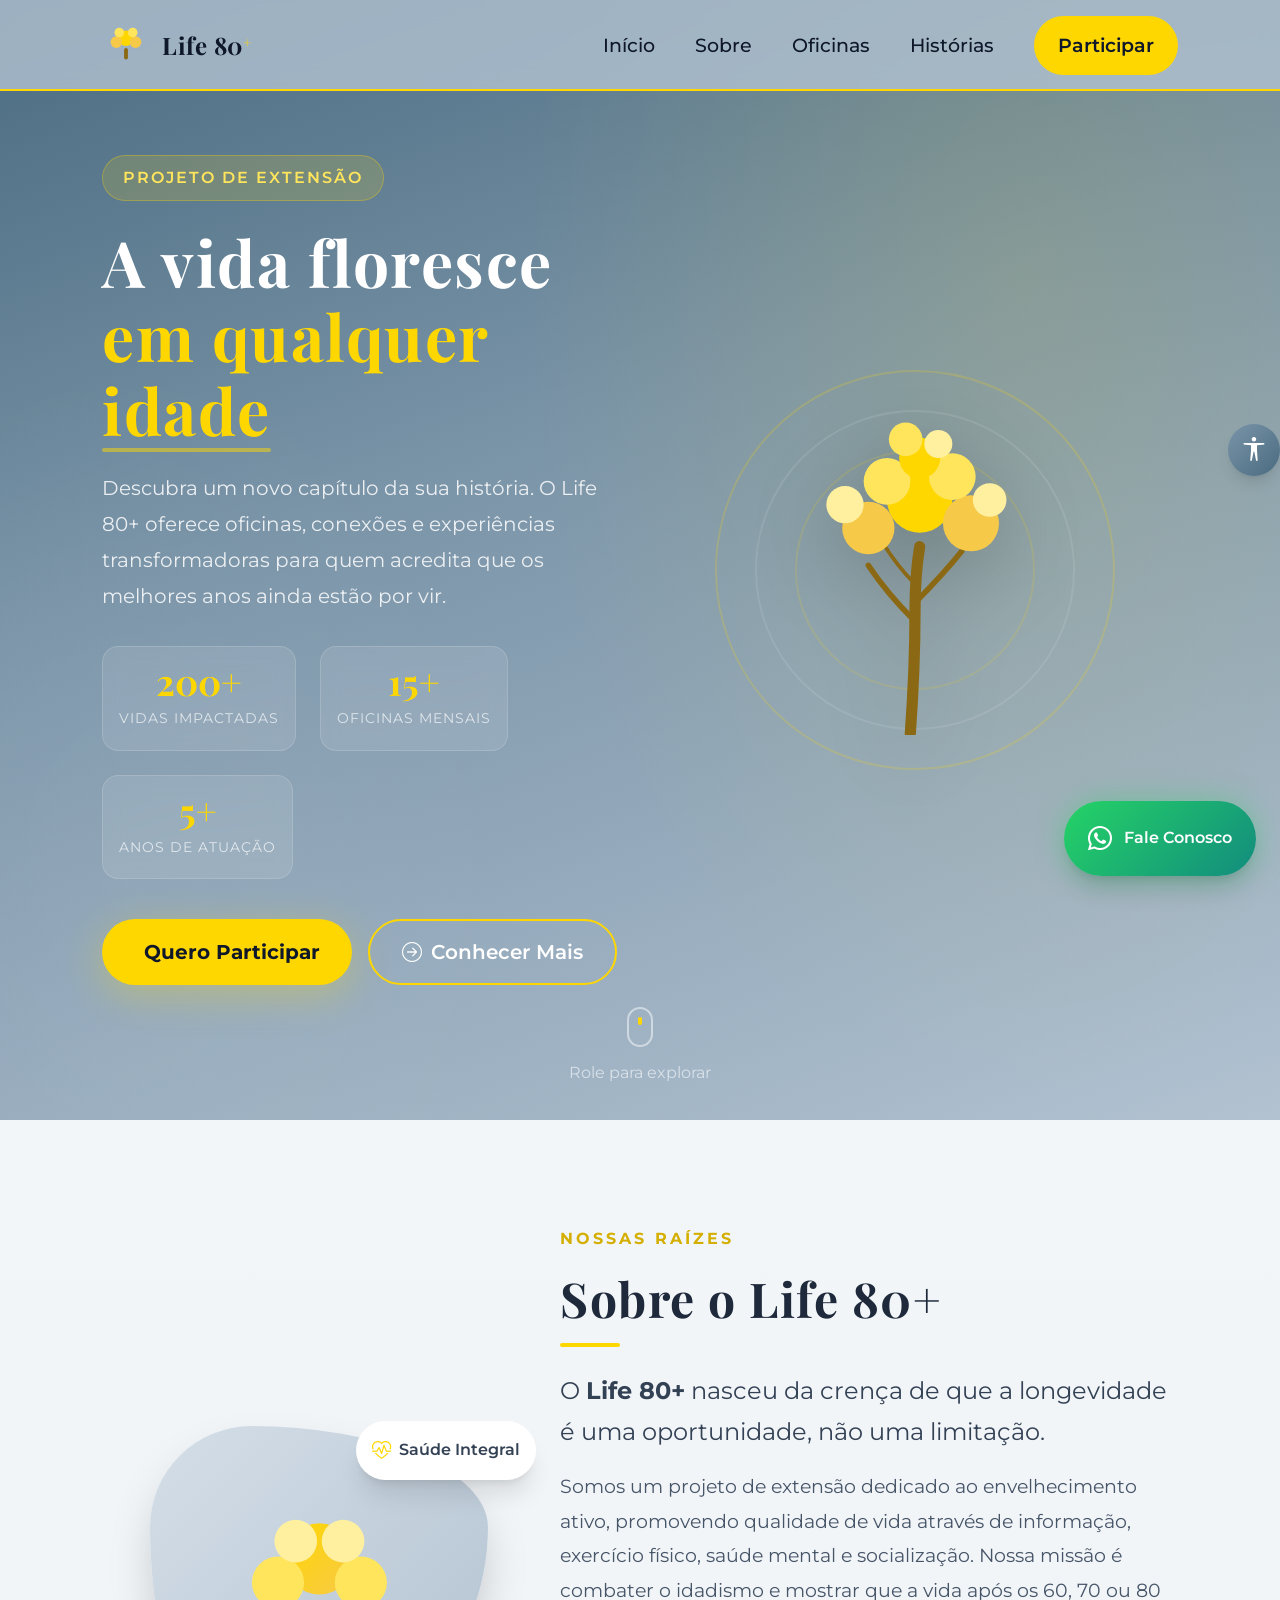
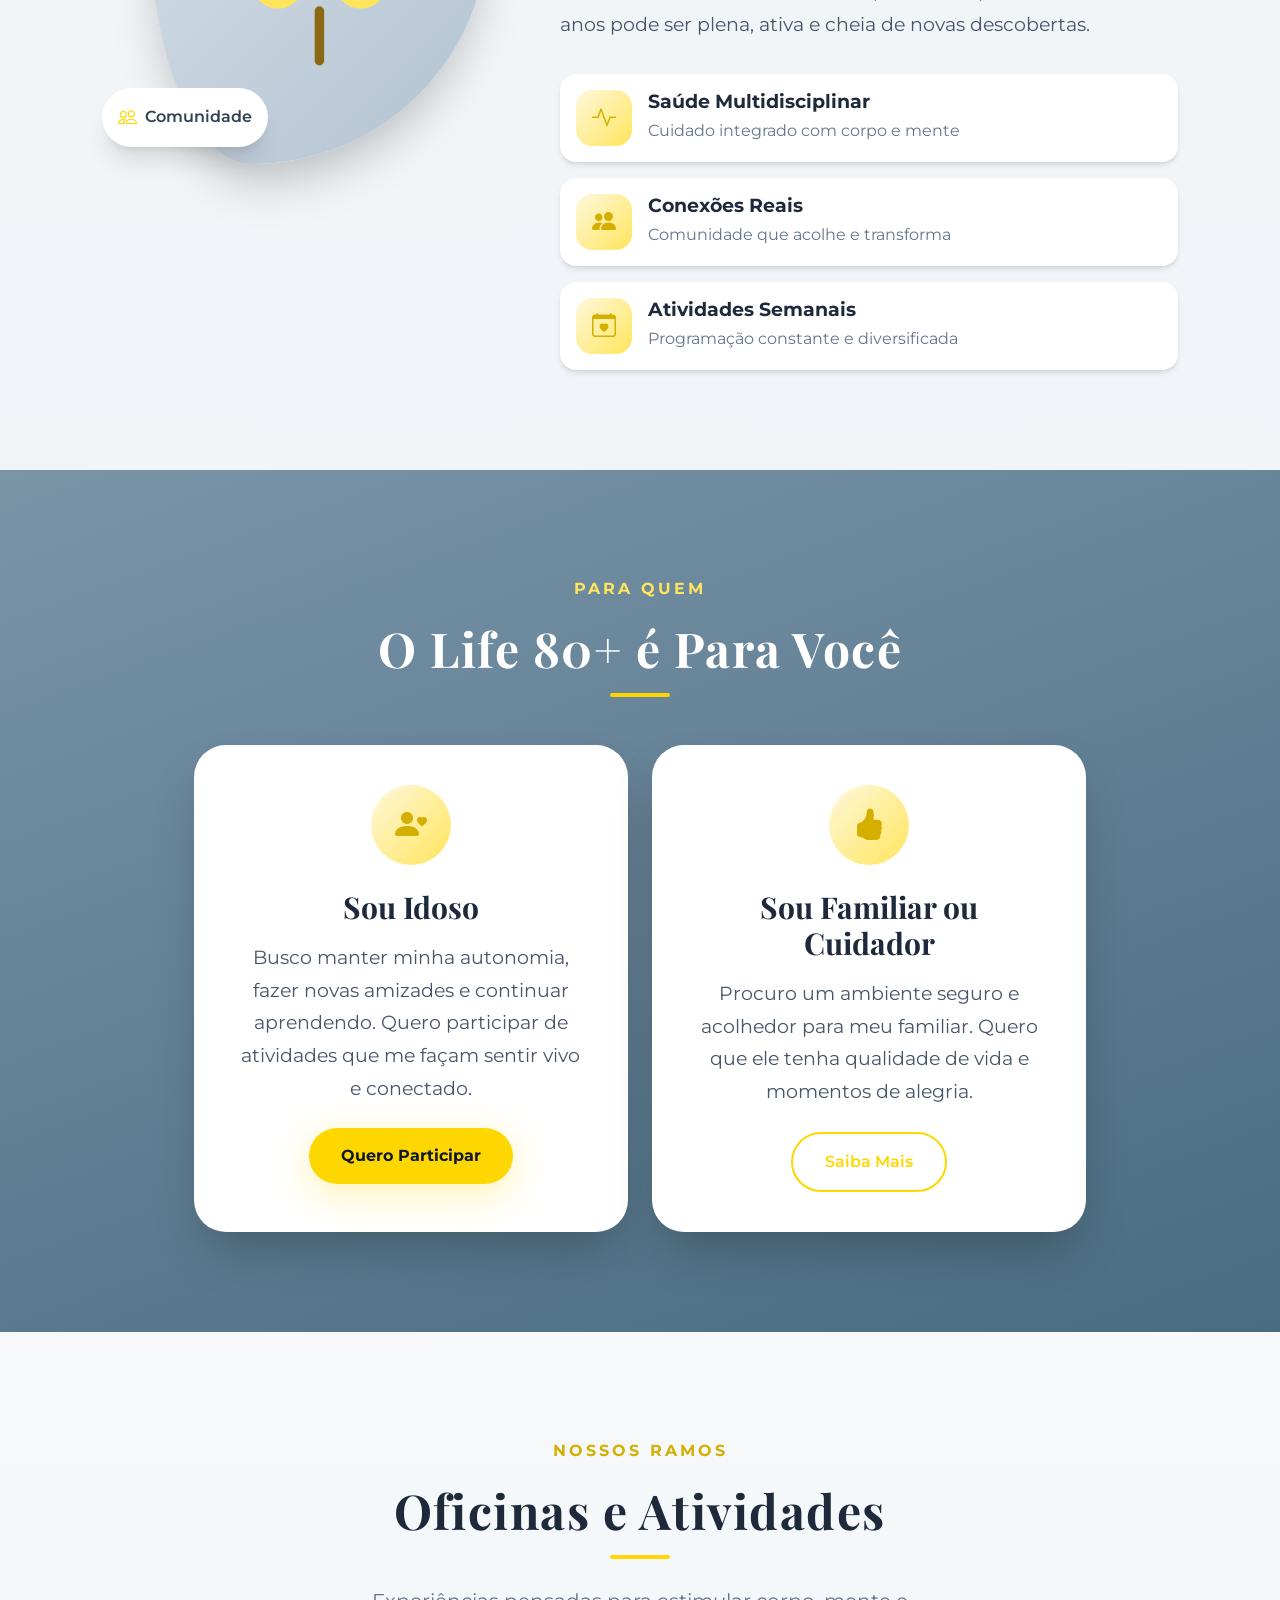
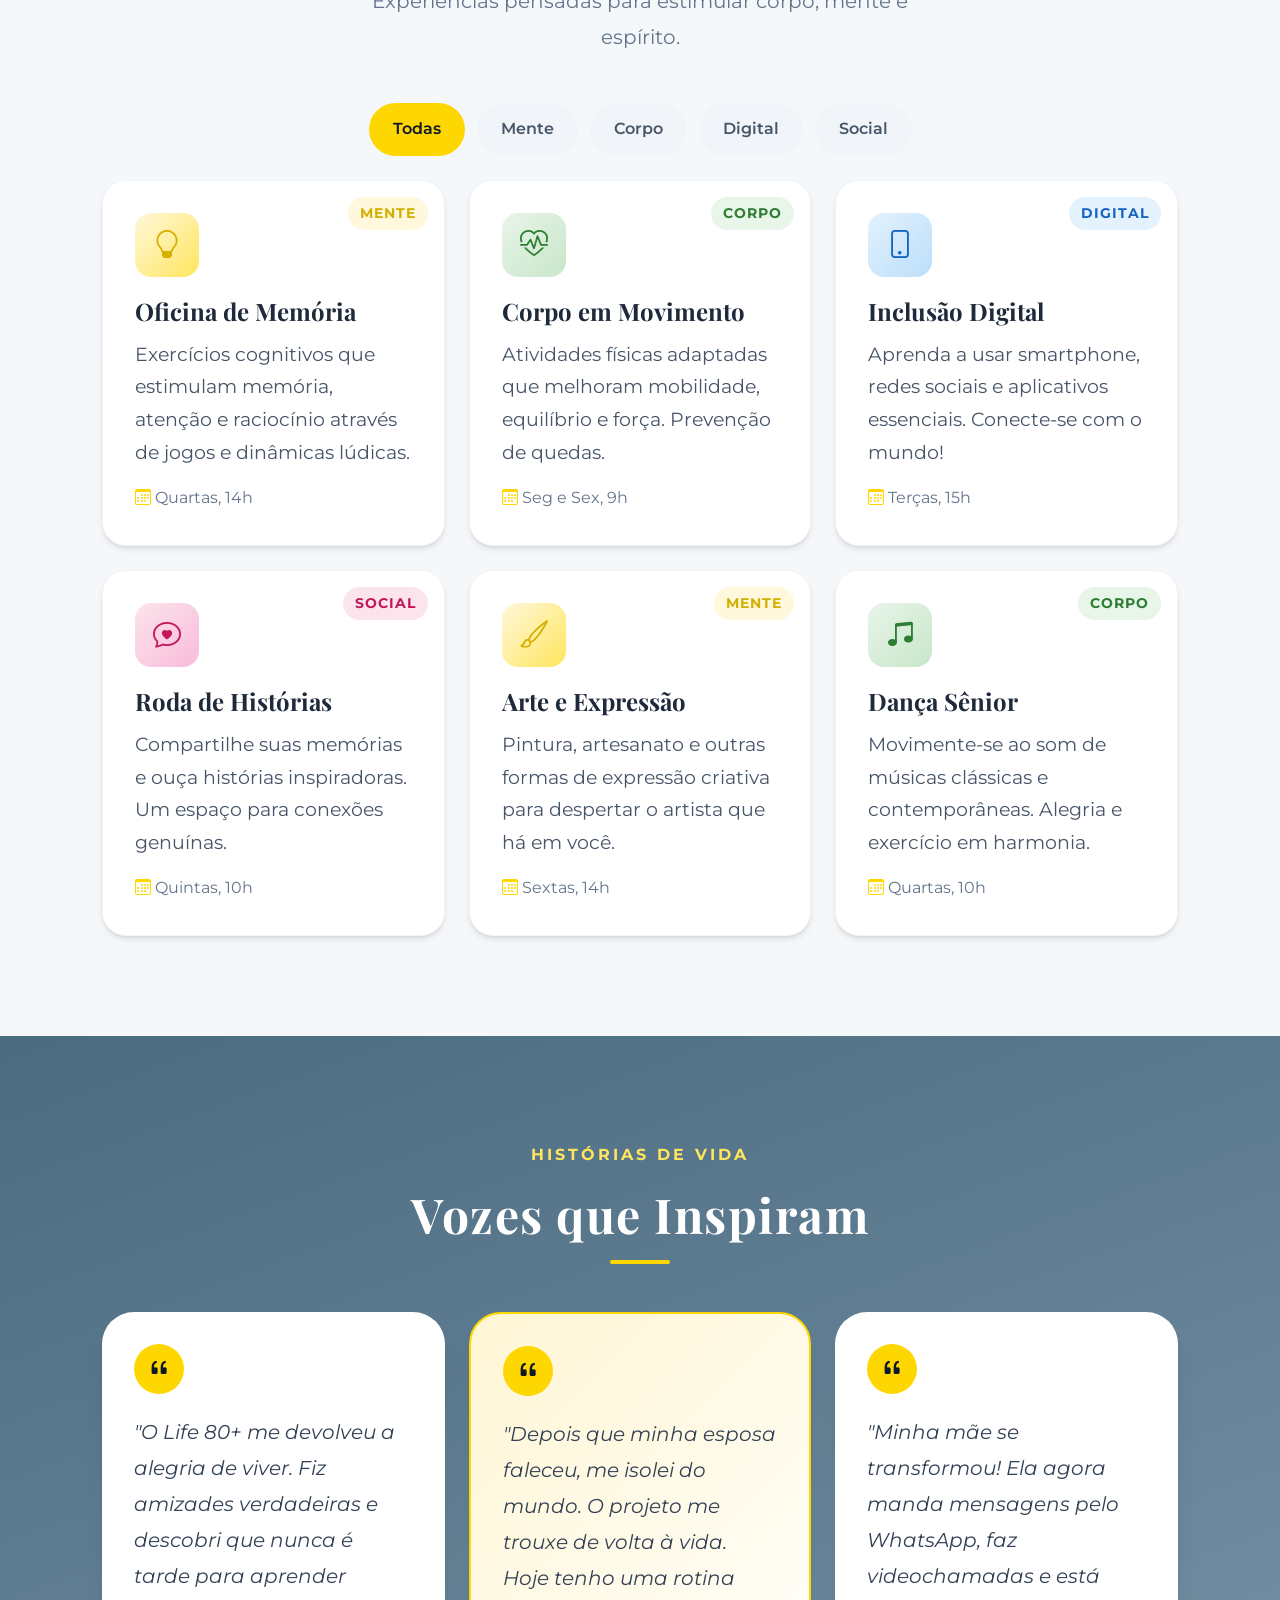
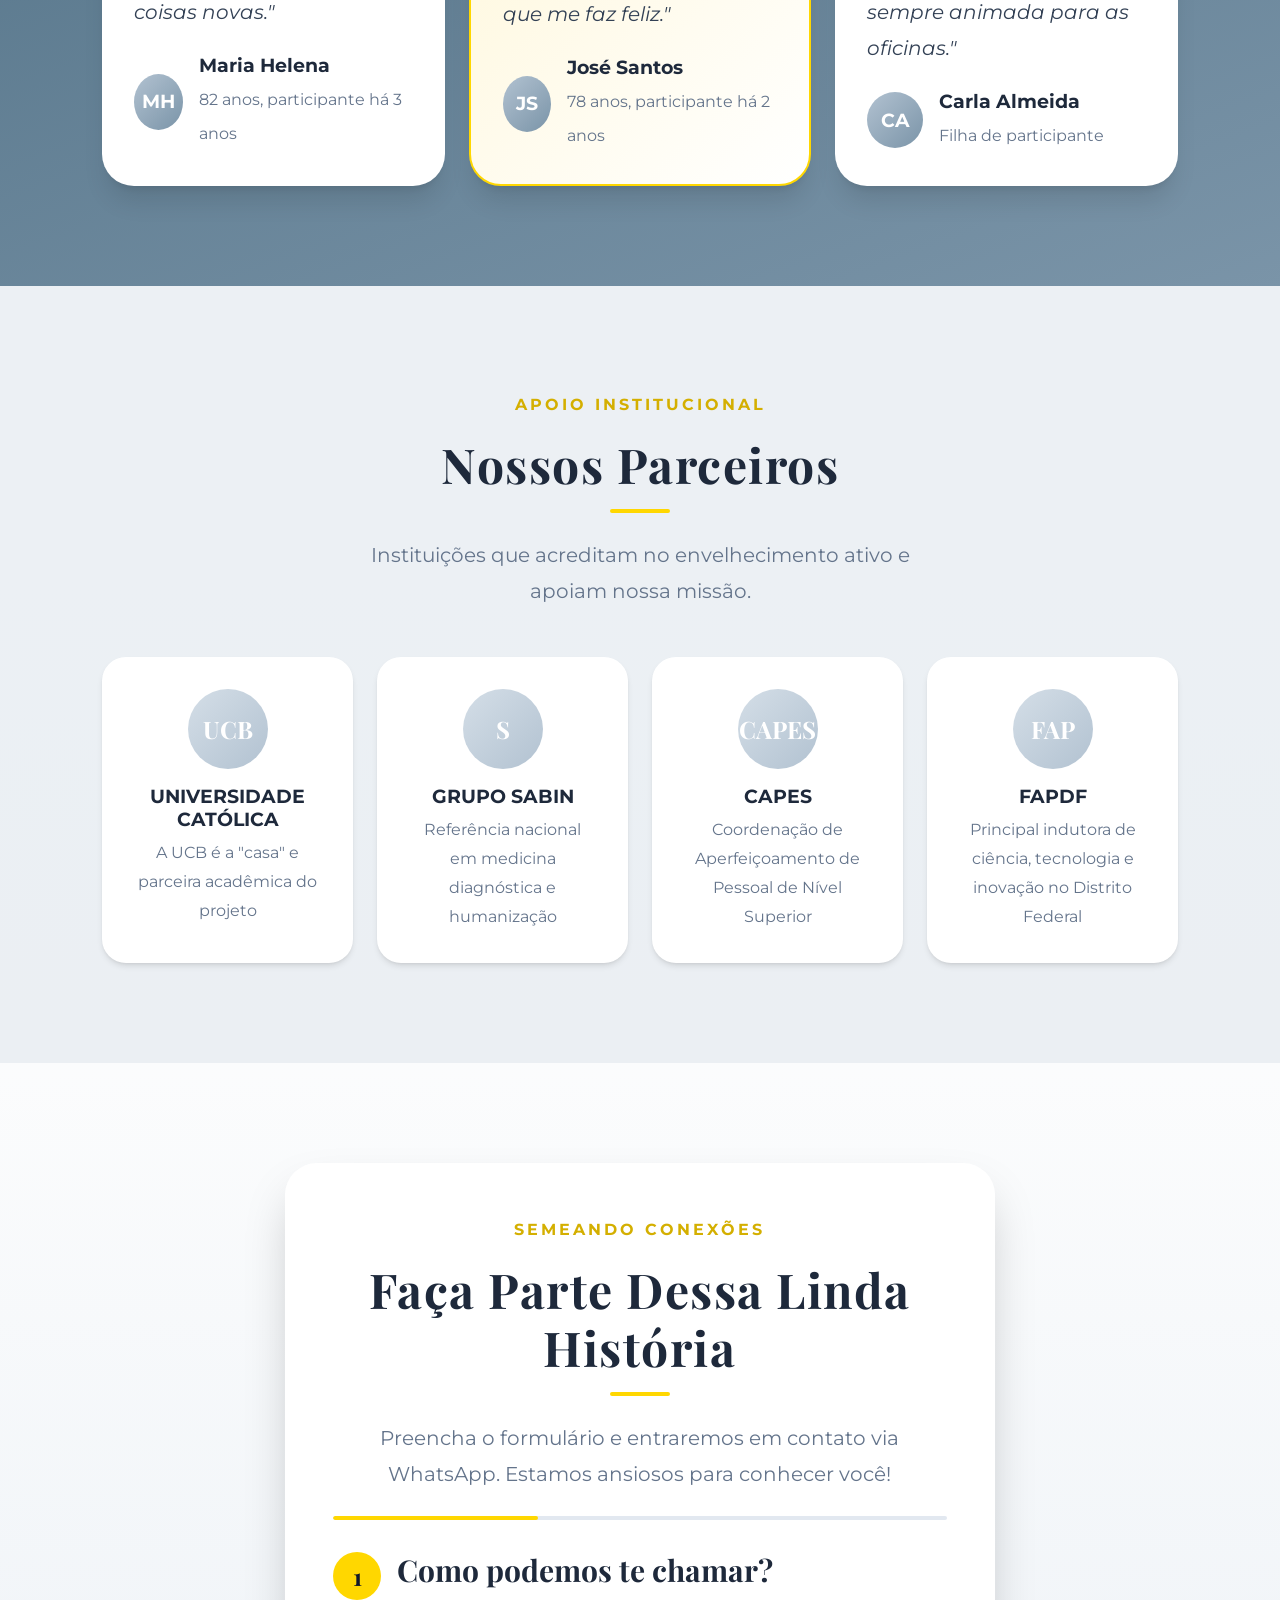
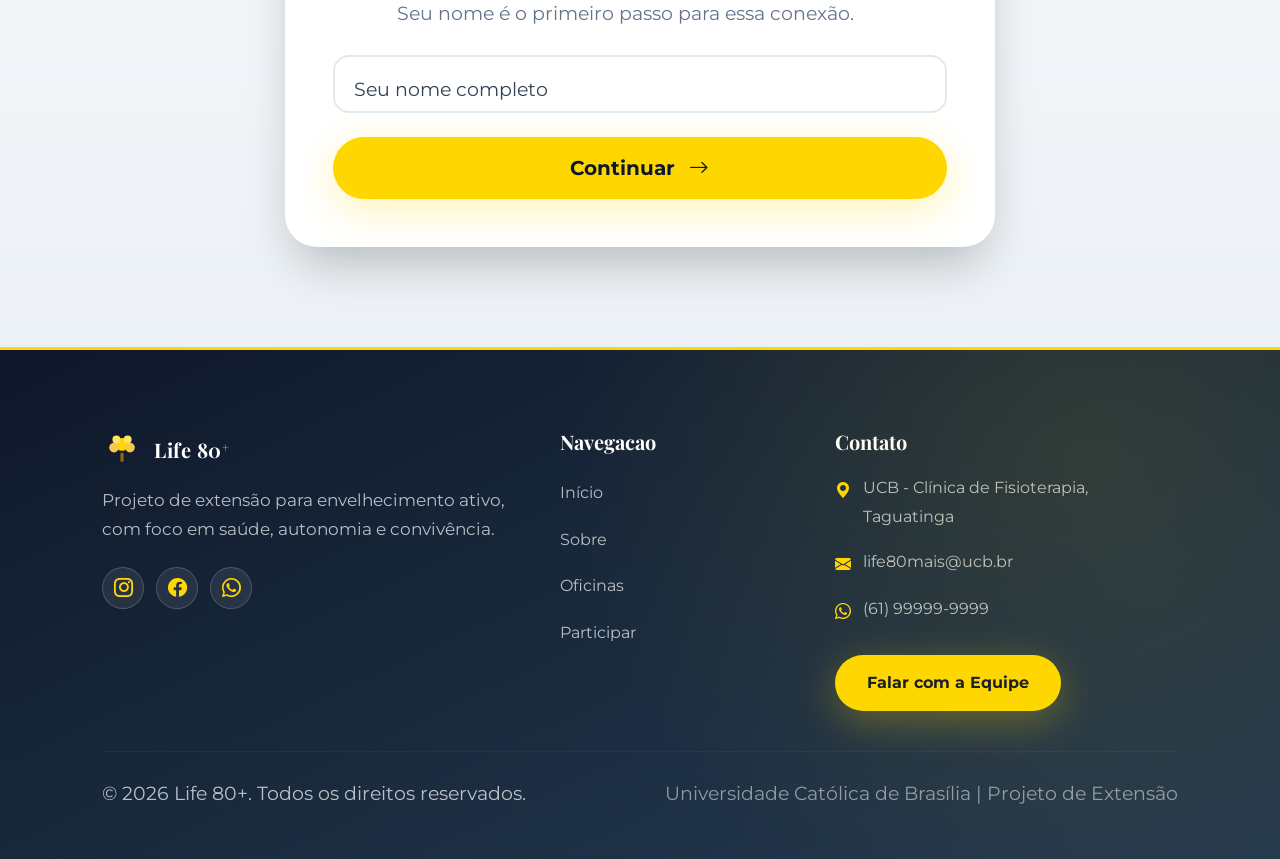
==== index.html @ cf92948f "versao teste 01" ====
<!DOCTYPE html>
<html lang="pt-BR">
<head>
    <meta charset="UTF-8">
    <meta name="viewport" content="width=device-width, initial-scale=1.0, user-scalable=yes">
    <meta name="description" content="Life 80+ - Projeto de envelhecimento ativo para uma vida plena após os 80 anos. Oficinas de memória, atividade física e inclusão digital.">
    <meta name="theme-color" content="#B2C2D1">
    <title>Life 80+ | A Vida Floresce em Qualquer Idade</title>
    
    <!-- Bootstrap CSS -->
    <link href="https://cdn.jsdelivr.net/npm/bootstrap@5.3.3/dist/css/bootstrap.min.css" rel="stylesheet">
    <!-- Bootstrap Icons -->
    <link href="https://cdn.jsdelivr.net/npm/bootstrap-icons@1.11.3/font/bootstrap-icons.min.css" rel="stylesheet">
    <!-- AOS Animation -->
    <link href="https://unpkg.com/aos@2.3.1/dist/aos.css" rel="stylesheet">
    <!-- Fonts -->
    <link rel="preconnect" href="https://fonts.googleapis.com">
    <link rel="preconnect" href="https://fonts.gstatic.com" crossorigin>
    <link href="https://fonts.googleapis.com/css2?family=Montserrat:wght@400;500;600;700&family=Playfair+Display:wght@600;700&family=Poppins:wght@400;500;600&display=swap" rel="stylesheet">
    
    <!-- Custom Styles -->
    <link rel="stylesheet" href="styles.css">
</head>
<body>
    <!-- Partículas Flutuantes -->
    <div class="particles-container" id="particlesContainer" aria-hidden="true"></div>

    <!-- Painel de Acessibilidade -->
    <div class="accessibility-fab" id="accessibilityFab">
        <button class="fab-toggle" id="fabToggle" aria-label="Opções de acessibilidade">
            <i class="bi bi-universal-access"></i>
        </button>
        <div class="fab-options" id="fabOptions">
            <button class="fab-btn" id="increaseFontBtn" aria-label="Aumentar fonte">
                <i class="bi bi-zoom-in"></i>
            </button>
            <button class="fab-btn" id="decreaseFontBtn" aria-label="Diminuir fonte">
                <i class="bi bi-zoom-out"></i>
            </button>
        </div>
    </div>

    <!-- WhatsApp Flutuante -->
    <a href="https://wa.me/5561999999999?text=Olá! Gostaria de saber mais sobre o Life 80+." 
       class="whatsapp-fab" 
       target="_blank" 
       rel="noopener noreferrer"
       aria-label="Falar via WhatsApp">
        <i class="bi bi-whatsapp"></i>
        <span class="whatsapp-label">Fale Conosco</span>
    </a>

    <!-- Navbar -->
    <nav class="navbar navbar-expand-lg fixed-top" id="mainNav">
        <div class="container">
            <a class="navbar-brand" href="#home">
                <div class="brand-logo">
                    <svg viewBox="0 0 50 50" class="ipe-icon">
                        <circle cx="25" cy="18" r="8" fill="#FFD700"/>
                        <circle cx="15" cy="22" r="6" fill="#F7C948"/>
                        <circle cx="35" cy="22" r="6" fill="#F7C948"/>
                        <circle cx="18" cy="12" r="5" fill="#FFE55C"/>
                        <circle cx="32" cy="12" r="5" fill="#FFE55C"/>
                        <rect x="23" y="28" width="4" height="12" rx="2" fill="#8B6914"/>
                    </svg>
                </div>
                <span class="brand-text">Life 80<sup>+</sup></span>
            </a>
            
            <button class="navbar-toggler" type="button" data-bs-toggle="collapse" data-bs-target="#navbarNav" 
                    aria-controls="navbarNav" aria-expanded="false" aria-label="Menu de navegação">
                <span class="navbar-toggler-icon"></span>
            </button>
            
            <div class="collapse navbar-collapse" id="navbarNav">
                <ul class="navbar-nav ms-auto">
                    <li class="nav-item">
                        <a class="nav-link" href="#home">Início</a>
                    </li>
                    <li class="nav-item">
                        <a class="nav-link" href="#sobre">Sobre</a>
                    </li>
                    <li class="nav-item">
                        <a class="nav-link" href="#oficinas">Oficinas</a>
                    </li>
                    <li class="nav-item">
                        <a class="nav-link" href="#depoimentos">Histórias</a>
                    </li>
                    <li class="nav-item">
                        <a class="nav-link nav-cta" href="#contato">Participar</a>
                    </li>
                </ul>
            </div>
        </div>
    </nav>

    <main>
        <!-- Hero Section -->
        <section class="hero-section" id="home">
            <div class="hero-bg-shapes"></div>
            <div class="container">
                <div class="row align-items-center min-vh-100">
                    <div class="col-lg-6" data-aos="fade-right" data-aos-duration="1000">
                        <span class="hero-badge">Projeto de Extensão</span>
                        <h1 class="hero-title">A vida floresce<br><span class="highlight">em qualquer idade</span></h1>
                        <p class="hero-description">
                            Descubra um novo capítulo da sua história. O Life 80+ oferece oficinas, 
                            conexões e experiências transformadoras para quem acredita que os melhores 
                            anos ainda estão por vir.
                        </p>
                        <div class="hero-stats">
                            <div class="stat-box" data-aos="zoom-in" data-aos-delay="200">
                                <span class="stat-value" data-target="200">0</span>
                                <span class="stat-label">Vidas Impactadas</span>
                            </div>
                            <div class="stat-box" data-aos="zoom-in" data-aos-delay="400">
                                <span class="stat-value" data-target="15">0</span>
                                <span class="stat-label">Oficinas Mensais</span>
                            </div>
                            <div class="stat-box" data-aos="zoom-in" data-aos-delay="600">
                                <span class="stat-value" data-target="5">0</span>
                                <span class="stat-label">Anos de Atuação</span>
                            </div>
                        </div>
                        <div class="hero-buttons">
                            <a href="#contato" class="btn btn-golden btn-lg">
                                <i class=></i>
                                <span>Quero Participar</span>
                            </a>
                            <a href="#sobre" class="btn btn-outline-golden btn-lg hero-secondary-btn">
                                <i class="bi bi-arrow-right-circle"></i>
                                <span>Conhecer Mais</span>
                            </a>
                        </div>
                    </div>
                    <div class="col-lg-6 d-none d-lg-block" data-aos="fade-left" data-aos-duration="1000">
                        <div class="hero-visual">
                            <div class="visual-circle circle-1"></div>
                            <div class="visual-circle circle-2"></div>
                            <div class="visual-circle circle-3"></div>
                            <div class="ipe-tree-container">
                                <svg viewBox="0 0 300 350" class="ipe-tree-large">
                                    <!-- Tronco -->
                                    <path d="M145 350 Q150 280 150 220 Q150 180 155 150" stroke="#8B6914" stroke-width="12" fill="none" stroke-linecap="round"/>
                                    <path d="M150 230 Q120 200 100 170" stroke="#8B6914" stroke-width="6" fill="none" stroke-linecap="round"/>
                                    <path d="M150 210 Q180 180 200 155" stroke="#8B6914" stroke-width="6" fill="none" stroke-linecap="round"/>
                                    <path d="M150 190 Q130 170 115 145" stroke="#8B6914" stroke-width="4" fill="none" stroke-linecap="round"/>
                                    <!-- Pétalas -->
                                    <circle cx="155" cy="100" r="35" fill="#FFD700" class="petal p1"/>
                                    <circle cx="100" cy="130" r="28" fill="#F7C948" class="petal p2"/>
                                    <circle cx="210" cy="125" r="30" fill="#F7C948" class="petal p3"/>
                                    <circle cx="120" cy="80" r="25" fill="#FFE55C" class="petal p4"/>
                                    <circle cx="190" cy="75" r="25" fill="#FFE55C" class="petal p5"/>
                                    <circle cx="155" cy="55" r="22" fill="#FFD700" class="petal p6"/>
                                    <circle cx="75" cy="105" r="20" fill="#FFF0A0" class="petal p7"/>
                                    <circle cx="230" cy="100" r="18" fill="#FFF0A0" class="petal p8"/>
                                    <circle cx="140" cy="35" r="18" fill="#FFE55C" class="petal p9"/>
                                    <circle cx="175" cy="40" r="15" fill="#FFF0A0" class="petal p10"/>
                                </svg>
                            </div>
                        </div>
                    </div>
                </div>
            </div>
            <div class="scroll-hint">
                <div class="mouse"></div>
                <span>Role para explorar</span>
            </div>
        </section>

        <!-- Sobre Section -->
        <section class="section-sobre" id="sobre">
            <div class="container">
                <div class="row align-items-center">
                    <div class="col-lg-5" data-aos="fade-up">
                        <div class="sobre-visual">
                            <div class="visual-frame">
                                <div class="frame-content">
                                    <svg viewBox="0 0 200 200" class="sobre-ipe">
                                        <defs>
                                            <linearGradient id="goldGrad" x1="0%" y1="0%" x2="100%" y2="100%">
                                                <stop offset="0%" style="stop-color:#FFD700"/>
                                                <stop offset="100%" style="stop-color:#F7C948"/>
                                            </linearGradient>
                                        </defs>
                                        <circle cx="100" cy="70" r="30" fill="url(#goldGrad)"/>
                                        <circle cx="65" cy="90" r="22" fill="#FFE55C"/>
                                        <circle cx="135" cy="90" r="22" fill="#FFE55C"/>
                                        <circle cx="80" cy="55" r="18" fill="#FFF0A0"/>
                                        <circle cx="120" cy="55" r="18" fill="#FFF0A0"/>
                                        <rect x="96" y="110" width="8" height="50" rx="4" fill="#8B6914"/>
                                    </svg>
                                </div>
                            </div>
                            <div class="floating-badge badge-1">
                                <i class="bi bi-heart-pulse"></i>
                                <span>Saúde Integral</span>
                            </div>
                            <div class="floating-badge badge-2">
                                <i class="bi bi-people"></i>
                                <span>Comunidade</span>
                            </div>
                        </div>
                    </div>
                    <div class="col-lg-7" data-aos="fade-up" data-aos-delay="200">
                        <span class="section-label">Nossas Raízes</span>
                        <h2 class="section-title">Sobre o Life 80+</h2>
                        <div class="title-line"></div>
                        <p class="lead-text">
                            O <strong>Life 80+</strong> nasceu da crença de que a longevidade é uma oportunidade, 
                            não uma limitação.
                        </p>
                        <p class="body-text">
                            Somos um projeto de extensão dedicado ao envelhecimento ativo, promovendo qualidade 
                            de vida através de informação, exercício físico, saúde mental e socialização. Nossa missão 
                            é combater o idadismo e mostrar que a vida após os 60, 70 ou 80 anos pode ser plena, 
                            ativa e cheia de novas descobertas.
                        </p>
                        <div class="feature-cards">
                            <div class="feature-card">
                                <div class="feature-icon">
                                    <i class="bi bi-activity"></i>
                                </div>
                                <div class="feature-content">
                                    <h4>Saúde Multidisciplinar</h4>
                                    <p>Cuidado integrado com corpo e mente</p>
                                </div>
                            </div>
                            <div class="feature-card">
                                <div class="feature-icon">
                                    <i class="bi bi-people-fill"></i>
                                </div>
                                <div class="feature-content">
                                    <h4>Conexões Reais</h4>
                                    <p>Comunidade que acolhe e transforma</p>
                                </div>
                            </div>
                            <div class="feature-card">
                                <div class="feature-icon">
                                    <i class="bi bi-calendar-heart"></i>
                                </div>
                                <div class="feature-content">
                                    <h4>Atividades Semanais</h4>
                                    <p>Programação constante e diversificada</p>
                                </div>
                            </div>
                        </div>
                    </div>
                </div>
            </div>
        </section>

        <!-- Para Quem Section -->
        <section class="section-publico" id="publico">
            <div class="container">
                <div class="text-center mb-5" data-aos="fade-up">
                    <span class="section-label">Para Quem</span>
                    <h2 class="section-title text-white">O Life 80+ é Para Você</h2>
                    <div class="title-line mx-auto"></div>
                </div>
                
                <div class="row g-4 justify-content-center">
                    <div class="col-lg-5" data-aos="fade-up" data-aos-delay="100">
                        <div class="publico-card">
                            <div class="publico-icon">
                                <i class="bi bi-person-heart"></i>
                            </div>
                            <h3>Sou Idoso</h3>
                            <p>
                                Busco manter minha autonomia, fazer novas amizades e continuar aprendendo. 
                                Quero participar de atividades que me façam sentir vivo e conectado.
                            </p>
                            <a href="#contato" class="btn btn-golden">Quero Participar</a>
                        </div>
                    </div>
                    <div class="col-lg-5" data-aos="fade-up" data-aos-delay="200">
                        <div class="publico-card">
                            <div class="publico-icon">
                                <i class="bi bi-hand-thumbs-up-fill"></i>
                            </div>
                            <h3>Sou Familiar ou Cuidador</h3>
                            <p>
                                Procuro um ambiente seguro e acolhedor para meu familiar. 
                                Quero que ele tenha qualidade de vida e momentos de alegria.
                            </p>
                            <a href="#contato" class="btn btn-outline-golden">Saiba Mais</a>
                        </div>
                    </div>
                </div>
            </div>
        </section>

        <!-- Oficinas Section -->
        <section class="section-oficinas" id="oficinas">
            <div class="container">
                <div class="text-center mb-5" data-aos="fade-up">
                    <span class="section-label">Nossos Ramos</span>
                    <h2 class="section-title">Oficinas e Atividades</h2>
                    <div class="title-line mx-auto"></div>
                    <p class="section-subtitle">Experiências pensadas para estimular corpo, mente e espírito.</p>
                </div>
                
                <div class="oficinas-filter mb-4" data-aos="fade-up">
                    <button class="filter-btn active" data-filter="all">Todas</button>
                    <button class="filter-btn" data-filter="mente">Mente</button>
                    <button class="filter-btn" data-filter="corpo">Corpo</button>
                    <button class="filter-btn" data-filter="digital">Digital</button>
                    <button class="filter-btn" data-filter="social">Social</button>
                </div>
                
                <div class="row g-4" id="oficinasGrid">
                    <div class="col-md-6 col-lg-4" data-aos="fade-up" data-category="mente">
                        <div class="oficina-card">
                            <div class="oficina-badge">Mente</div>
                            <div class="oficina-icon">
                                <i class="bi bi-lightbulb"></i>
                            </div>
                            <h3>Oficina de Memória</h3>
                            <p>Exercícios cognitivos que estimulam memória, atenção e raciocínio através de jogos e dinâmicas lúdicas.</p>
                            <div class="oficina-meta">
                                <span><i class="bi bi-calendar3"></i> Quartas, 14h</span>
                            </div>
                        </div>
                    </div>
                    
                    <div class="col-md-6 col-lg-4" data-aos="fade-up" data-aos-delay="100" data-category="corpo">
                        <div class="oficina-card">
                            <div class="oficina-badge badge-corpo">Corpo</div>
                            <div class="oficina-icon icon-corpo">
                                <i class="bi bi-heart-pulse"></i>
                            </div>
                            <h3>Corpo em Movimento</h3>
                            <p>Atividades físicas adaptadas que melhoram mobilidade, equilíbrio e força. Prevenção de quedas.</p>
                            <div class="oficina-meta">
                                <span><i class="bi bi-calendar3"></i> Seg e Sex, 9h</span>
                            </div>
                        </div>
                    </div>
                    
                    <div class="col-md-6 col-lg-4" data-aos="fade-up" data-aos-delay="200" data-category="digital">
                        <div class="oficina-card">
                            <div class="oficina-badge badge-digital">Digital</div>
                            <div class="oficina-icon icon-digital">
                                <i class="bi bi-phone"></i>
                            </div>
                            <h3>Inclusão Digital</h3>
                            <p>Aprenda a usar smartphone, redes sociais e aplicativos essenciais. Conecte-se com o mundo!</p>
                            <div class="oficina-meta">
                                <span><i class="bi bi-calendar3"></i> Terças, 15h</span>
                            </div>
                        </div>
                    </div>
                    
                    <div class="col-md-6 col-lg-4" data-aos="fade-up" data-aos-delay="300" data-category="social">
                        <div class="oficina-card">
                            <div class="oficina-badge badge-social">Social</div>
                            <div class="oficina-icon icon-social">
                                <i class="bi bi-chat-heart"></i>
                            </div>
                            <h3>Roda de Histórias</h3>
                            <p>Compartilhe suas memórias e ouça histórias inspiradoras. Um espaço para conexões genuínas.</p>
                            <div class="oficina-meta">
                                <span><i class="bi bi-calendar3"></i> Quintas, 10h</span>
                            </div>
                        </div>
                    </div>
                    
                    <div class="col-md-6 col-lg-4" data-aos="fade-up" data-aos-delay="400" data-category="mente">
                        <div class="oficina-card">
                            <div class="oficina-badge">Mente</div>
                            <div class="oficina-icon">
                                <i class="bi bi-brush"></i>
                            </div>
                            <h3>Arte e Expressão</h3>
                            <p>Pintura, artesanato e outras formas de expressão criativa para despertar o artista que há em você.</p>
                            <div class="oficina-meta">
                                <span><i class="bi bi-calendar3"></i> Sextas, 14h</span>
                            </div>
                        </div>
                    </div>
                    
                    <div class="col-md-6 col-lg-4" data-aos="fade-up" data-aos-delay="500" data-category="corpo">
                        <div class="oficina-card">
                            <div class="oficina-badge badge-corpo">Corpo</div>
                            <div class="oficina-icon icon-corpo">
                                <i class="bi bi-music-note-beamed"></i>
                            </div>
                            <h3>Dança Sênior</h3>
                            <p>Movimente-se ao som de músicas clássicas e contemporâneas. Alegria e exercício em harmonia.</p>
                            <div class="oficina-meta">
                                <span><i class="bi bi-calendar3"></i> Quartas, 10h</span>
                            </div>
                        </div>
                    </div>
                </div>
            </div>
        </section>

        <!-- Depoimentos Section -->
        <section class="section-depoimentos" id="depoimentos">
            <div class="container">
                <div class="text-center mb-5" data-aos="fade-up">
                    <span class="section-label">Histórias de Vida</span>
                    <h2 class="section-title text-white">Vozes que Inspiram</h2>
                    <div class="title-line mx-auto"></div>
                </div>
                
                <div class="row g-4 justify-content-center">
                    <div class="col-lg-4" data-aos="fade-up" data-aos-delay="100">
                        <div class="depoimento-card">
                            <div class="depoimento-quote">
                                <i class="bi bi-quote"></i>
                            </div>
                            <p class="depoimento-text">
                                "O Life 80+ me devolveu a alegria de viver. Fiz amizades verdadeiras 
                                e descobri que nunca é tarde para aprender coisas novas."
                            </p>
                            <div class="depoimento-author">
                                <div class="author-avatar">
                                    <span>MH</span>
                                </div>
                                <div class="author-info">
                                    <h4>Maria Helena</h4>
                                    <span>82 anos, participante há 3 anos</span>
                                </div>
                            </div>
                        </div>
                    </div>
                    
                    <div class="col-lg-4" data-aos="fade-up" data-aos-delay="200">
                        <div class="depoimento-card featured">
                            <div class="depoimento-quote">
                                <i class="bi bi-quote"></i>
                            </div>
                            <p class="depoimento-text">
                                "Depois que minha esposa faleceu, me isolei do mundo. O projeto 
                                me trouxe de volta à vida. Hoje tenho uma rotina que me faz feliz."
                            </p>
                            <div class="depoimento-author">
                                <div class="author-avatar">
                                    <span>JS</span>
                                </div>
                                <div class="author-info">
                                    <h4>José Santos</h4>
                                    <span>78 anos, participante há 2 anos</span>
                                </div>
                            </div>
                        </div>
                    </div>
                    
                    <div class="col-lg-4" data-aos="fade-up" data-aos-delay="300">
                        <div class="depoimento-card">
                            <div class="depoimento-quote">
                                <i class="bi bi-quote"></i>
                            </div>
                            <p class="depoimento-text">
                                "Minha mãe se transformou! Ela agora manda mensagens pelo WhatsApp, 
                                faz videochamadas e está sempre animada para as oficinas."
                            </p>
                            <div class="depoimento-author">
                                <div class="author-avatar">
                                    <span>CA</span>
                                </div>
                                <div class="author-info">
                                    <h4>Carla Almeida</h4>
                                    <span>Filha de participante</span>
                                </div>
                            </div>
                        </div>
                    </div>
                </div>
            </div>
        </section>

        <!-- Parceiros Section -->
        <section class="section-parceiros" id="parceiros">
            <div class="container">
                <div class="text-center mb-5" data-aos="fade-up">
                    <span class="section-label">Apoio Institucional</span>
                    <h2 class="section-title">Nossos Parceiros</h2>
                    <div class="title-line mx-auto"></div>
                    <p class="section-subtitle">Instituições que acreditam no envelhecimento ativo e apoiam nossa missão.</p>
                </div>
                
                <div class="parceiros-grid" data-aos="fade-up" data-aos-delay="200">
                    <div class="parceiro-item">
                        <div class="parceiro-logo">
                            <span class="parceiro-icon">UCB</span>
                        </div>
                        <h4>UNIVERSIDADE CATÓLICA</h4>
                        <p>A UCB é a "casa" e parceira acadêmica do projeto</p>
                    </div>
                    
                    <div class="parceiro-item">
                        <div class="parceiro-logo">
                            <span class="parceiro-icon">S</span>
                        </div>
                        <h4>GRUPO SABIN</h4>
                        <p>Referência nacional em medicina diagnóstica e humanização</p>
                    </div>
                    
                    <div class="parceiro-item">
                        <div class="parceiro-logo">
                            <span class="parceiro-icon">CAPES</span>
                        </div>
                        <h4>CAPES</h4>
                        <p>Coordenação de Aperfeiçoamento de Pessoal de Nível Superior</p>
                    </div>
                    
                    <div class="parceiro-item">
                        <div class="parceiro-logo">
                            <span class="parceiro-icon">FAP</span>
                        </div>
                        <h4>FAPDF</h4>
                        <p>Principal indutora de ciência, tecnologia e inovação no Distrito Federal</p>
                    </div>
                </div>
            </div>
        </section>

        <!-- Contato Section -->
        <section class="section-contato" id="contato">
            <div class="container">
                <div class="row justify-content-center">
                    <div class="col-lg-8">
                        <div class="contato-card" data-aos="fade-up">
                            <div class="text-center mb-4">
                                <span class="section-label">Semeando Conexões</span>
                                <h2 class="section-title">Faça Parte Dessa Linda História</h2>
                                <div class="title-line mx-auto"></div>
                                <p class="section-subtitle">
                                    Preencha o formulário e entraremos em contato via WhatsApp. 
                                    Estamos ansiosos para conhecer você!
                                </p>
                            </div>
                            
                            <form id="whatsappForm" class="contato-form">
                                <!-- Progress Bar -->
                                <div class="form-progress">
                                    <div class="progress-bar" id="progressBar" style="width: 33.33%"></div>
                                </div>
                                
                                <!-- Step 1: Nome -->
                                <div class="form-step active" data-step="1">
                                    <div class="step-header">
                                        <span class="step-number">1</span>
                                        <div class="step-info">
                                            <h3>Como podemos te chamar?</h3>
                                            <p>Seu nome é o primeiro passo para essa conexão.</p>
                                        </div>
                                    </div>
                                    <div class="form-floating mb-4">
                                        <input type="text" class="form-control form-control-lg" id="nome" 
                                               placeholder="Seu nome" required>
                                        <label for="nome">Seu nome completo</label>
                                    </div>
                                    <button type="button" class="btn btn-golden btn-lg w-100 btn-next" data-next="2">
                                        Continuar <i class="bi bi-arrow-right ms-2"></i>
                                    </button>
                                </div>
                                
                                <!-- Step 2: Interesses -->
                                <div class="form-step" data-step="2">
                                    <div class="step-header">
                                        <span class="step-number">2</span>
                                        <div class="step-info">
                                            <h3>O que te interessa?</h3>
                                            <p>Selecione as atividades que mais chamam sua atenção.</p>
                                        </div>
                                    </div>
                                    <div class="checkbox-grid">
                                        <label class="checkbox-card">
                                            <input type="checkbox" name="interesse" value="Oficina de Memória">
                                            <span class="checkbox-content">
                                                <i class="bi bi-lightbulb"></i>
                                                <span>Oficina de Memória</span>
                                            </span>
                                        </label>
                                        <label class="checkbox-card">
                                            <input type="checkbox" name="interesse" value="Atividade Física">
                                            <span class="checkbox-content">
                                                <i class="bi bi-heart-pulse"></i>
                                                <span>Atividade Física</span>
                                            </span>
                                        </label>
                                        <label class="checkbox-card">
                                            <input type="checkbox" name="interesse" value="Inclusão Digital">
                                            <span class="checkbox-content">
                                                <i class="bi bi-phone"></i>
                                                <span>Inclusão Digital</span>
                                            </span>
                                        </label>
                                        <label class="checkbox-card">
                                            <input type="checkbox" name="interesse" value="Roda de Histórias">
                                            <span class="checkbox-content">
                                                <i class="bi bi-chat-heart"></i>
                                                <span>Roda de Histórias</span>
                                            </span>
                                        </label>
                                        <label class="checkbox-card">
                                            <input type="checkbox" name="interesse" value="Arte e Expressão">
                                            <span class="checkbox-content">
                                                <i class="bi bi-brush"></i>
                                                <span>Arte e Expressão</span>
                                            </span>
                                        </label>
                                        <label class="checkbox-card">
                                            <input type="checkbox" name="interesse" value="Dança Sênior">
                                            <span class="checkbox-content">
                                                <i class="bi bi-music-note-beamed"></i>
                                                <span>Dança Sênior</span>
                                            </span>
                                        </label>
                                    </div>
                                    <div class="d-flex gap-3 mt-4">
                                        <button type="button" class="btn btn-outline-secondary btn-lg btn-prev" data-prev="1">
                                            <i class="bi bi-arrow-left me-2"></i>Voltar
                                        </button>
                                        <button type="button" class="btn btn-golden btn-lg flex-grow-1 btn-next" data-next="3">
                                            Continuar <i class="bi bi-arrow-right ms-2"></i>
                                        </button>
                                    </div>
                                </div>
                                
                                <!-- Step 3: Tipo -->
                                <div class="form-step" data-step="3">
                                    <div class="step-header">
                                        <span class="step-number">3</span>
                                        <div class="step-info">
                                            <h3>Qual seu perfil?</h3>
                                            <p>Isso nos ajuda a personalizar o atendimento.</p>
                                        </div>
                                    </div>
                                    <div class="radio-grid">
                                        <label class="radio-card">
                                            <input type="radio" name="tipo" value="Idoso interessado em participar">
                                            <span class="radio-content">
                                                <i class="bi bi-person-heart"></i>
                                                <span>Sou Idoso</span>
                                                <small>Quero participar das atividades</small>
                                            </span>
                                        </label>
                                        <label class="radio-card">
                                            <input type="radio" name="tipo" value="Familiar de um idoso">
                                            <span class="radio-content">
                                                <i class="bi bi-people-fill"></i>
                                                <span>Sou Familiar</span>
                                                <small>Busco para um ente querido</small>
                                            </span>
                                        </label>
                                        <label class="radio-card">
                                            <input type="radio" name="tipo" value="Cuidador profissional">
                                            <span class="radio-content">
                                                <i class="bi bi-hand-thumbs-up-fill"></i>
                                                <span>Sou Cuidador</span>
                                                <small>Trabalho com idosos</small>
                                            </span>
                                        </label>
                                        <label class="radio-card">
                                            <input type="radio" name="tipo" value="Interessado em apoiar o projeto">
                                            <span class="radio-content">
                                                <i class="bi bi-heart-fill"></i>
                                                <span>Quero Apoiar</span>
                                                <small>Voluntário ou parceiro</small>
                                            </span>
                                        </label>
                                    </div>
                                    <div class="d-flex gap-3 mt-4">
                                        <button type="button" class="btn btn-outline-secondary btn-lg btn-prev" data-prev="2">
                                            <i class="bi bi-arrow-left me-2"></i>Voltar
                                        </button>
                                        <button type="button" class="btn btn-whatsapp btn-lg flex-grow-1" id="submitBtn">
                                            <i class="bi bi-whatsapp me-2"></i>Enviar via WhatsApp
                                        </button>
                                    </div>
                                </div>
                            </form>
                        </div>
                    </div>
                </div>
            </div>
        </section>
    </main>
    <!-- Footer -->
    <footer class="site-footer">
        <div class="container">
            <div class="row g-4 align-items-start">
                <div class="col-lg-5">
                    <div class="footer-brand">
                        <div class="brand-logo">
                            <svg viewBox="0 0 50 50" class="ipe-icon">
                                <circle cx="25" cy="18" r="8" fill="#FFD700"/>
                                <circle cx="15" cy="22" r="6" fill="#F7C948"/>
                                <circle cx="35" cy="22" r="6" fill="#F7C948"/>
                                <circle cx="18" cy="12" r="5" fill="#FFE55C"/>
                                <circle cx="32" cy="12" r="5" fill="#FFE55C"/>
                                <rect x="23" y="28" width="4" height="12" rx="2" fill="#8B6914"/>
                            </svg>
                        </div>
                        <span class="brand-text">Life 80<sup>+</sup></span>
                    </div>
                    <p class="footer-description">
                        Projeto de extensão para envelhecimento ativo, com foco em saúde, autonomia e convivência.
                    </p>
                    <div class="footer-social">
                        <a href="#" aria-label="Instagram"><i class="bi bi-instagram"></i></a>
                        <a href="#" aria-label="Facebook"><i class="bi bi-facebook"></i></a>
                        <a href="https://wa.me/5561999999999" aria-label="WhatsApp"><i class="bi bi-whatsapp"></i></a>
                    </div>
                </div>
                <div class="col-sm-6 col-lg-3">
                    <h5>Navegacao</h5>
                    <ul class="footer-links">
                        <li><a href="#home">Início</a></li>
                        <li><a href="#sobre">Sobre</a></li>
                        <li><a href="#oficinas">Oficinas</a></li>
                        <li><a href="#contato">Participar</a></li>
                    </ul>
                </div>
                <div class="col-sm-6 col-lg-4">
                    <h5>Contato</h5>
                    <ul class="footer-contact">
                        <li>
                            <i class="bi bi-geo-alt-fill"></i>
                            <span>UCB - Clínica de Fisioterapia, Taguatinga</span>
                        </li>
                        <li>
                            <i class="bi bi-envelope-fill"></i>
                            <a href="mailto:life80mais@ucb.br">life80mais@ucb.br</a>
                        </li>
                        <li>
                            <i class="bi bi-whatsapp"></i>
                            <a href="https://wa.me/5561999999999">(61) 99999-9999</a>
                        </li>
                    </ul>
                    <a href="#contato" class="btn btn-golden footer-cta">Falar com a Equipe</a>
                </div>
            </div>
            <hr class="footer-divider">
            <div class="footer-bottom">
                <p>&copy; 2026 Life 80+. Todos os direitos reservados.</p>
                <p class="footer-credits">Universidade Católica de Brasília | Projeto de Extensão</p>
            </div>
        </div>
    </footer>

    <!-- Bootstrap JS -->
    <script src="https://cdn.jsdelivr.net/npm/bootstrap@5.3.3/dist/js/bootstrap.bundle.min.js"></script>
    <!-- AOS Animation -->
    <script src="https://unpkg.com/aos@2.3.1/dist/aos.js"></script>
    <!-- Custom Scripts -->
    <script src="script.js"></script>
</body>
</html>
---- styles.css ----
/* ========================================
   Life 80+ - Premium Stylesheet
   Design System: Elegância Fluida + Pétalas de Memória
   ======================================== */

/* ======== CSS Variables ======== */
:root {
    /* Cores Principais */
    --azul-serenity: #B2C2D1;
    --azul-serenity-dark: #7A94A8;
    --azul-serenity-deeper: #4A6B80;
    --azul-serenity-light: #D4DEE7;
    
    --amarelo-ipe: #FFD700;
    --amarelo-ipe-dark: #D4AF00;
    --amarelo-ipe-light: #FFE55C;
    --amarelo-ipe-pale: #FFF8DC;
    
    --dourado: #C5A059;
    --marrom-ipe: #8B6914;
    
    /* Neutros */
    --branco: #FFFFFF;
    --off-white: #FAFBFC;
    --cinza-50: #F8FAFC;
    --cinza-100: #F1F5F9;
    --cinza-200: #E2E8F0;
    --cinza-300: #CBD5E1;
    --cinza-400: #94A3B8;
    --cinza-500: #64748B;
    --cinza-600: #475569;
    --cinza-700: #334155;
    --cinza-800: #1E293B;
    --cinza-900: #0F172A;
    
    /* Tipografia */
    --font-display: 'Playfair Display', Georgia, serif;
    --font-body: 'Montserrat', 'Poppins', -apple-system, BlinkMacSystemFont, sans-serif;
    
    /* Tamanhos (Base 18px para idosos) */
    --text-xs: 0.875rem;
    --text-sm: 1rem;
    --text-base: 1.2rem;
    --text-lg: 1.25rem;
    --text-xl: 1.5rem;
    --text-2xl: 1.875rem;
    --text-3xl: 2.25rem;
    --text-4xl: 3rem;
    --text-5xl: 4rem;
    
    /* Espaçamento */
    --space-1: 0.25rem;
    --space-2: 0.5rem;
    --space-3: 0.75rem;
    --space-4: 1rem;
    --space-5: 1.25rem;
    --space-6: 1.5rem;
    --space-8: 2rem;
    --space-10: 2.5rem;
    --space-12: 3rem;
    --space-16: 4rem;
    --space-20: 5rem;
    --space-24: 6rem;
    
    /* Bordas */
    --radius-sm: 0.375rem;
    --radius-md: 0.5rem;
    --radius-lg: 1rem;
    --radius-xl: 1.5rem;
    --radius-2xl: 2rem;
    --radius-full: 9999px;
    
    /* Sombras */
    --shadow-sm: 0 1px 2px rgba(0, 0, 0, 0.05);
    --shadow-md: 0 4px 6px -1px rgba(0, 0, 0, 0.1), 0 2px 4px -2px rgba(0, 0, 0, 0.1);
    --shadow-lg: 0 10px 15px -3px rgba(0, 0, 0, 0.1), 0 4px 6px -4px rgba(0, 0, 0, 0.1);
    --shadow-xl: 0 20px 25px -5px rgba(0, 0, 0, 0.1), 0 8px 10px -6px rgba(0, 0, 0, 0.1);
    --shadow-2xl: 0 25px 50px -12px rgba(0, 0, 0, 0.25);
    --shadow-golden: 0 10px 40px rgba(255, 215, 0, 0.3);
    --shadow-serenity: 0 10px 40px rgba(178, 194, 209, 0.4);
    
    /* Transições */
    --transition-fast: 150ms cubic-bezier(0.4, 0, 0.2, 1);
    --transition-normal: 400ms cubic-bezier(0.4, 0, 0.2, 1);
    --transition-slow: 600ms cubic-bezier(0.4, 0, 0.2, 1);
    
    /* Z-Index */
    --z-dropdown: 100;
    --z-sticky: 200;
    --z-fixed: 300;
    --z-modal: 400;
    --z-tooltip: 500;
}

/* Tamanhos de fonte para acessibilidade */
html.font-size-1 { font-size: 100%; }
html.font-size-2 { font-size: 112.5%; }
html.font-size-3 { font-size: 125%; }
html.font-size-4 { font-size: 137.5%; }
html.font-size-5 { font-size: 150%; }

/* ======== Base Styles ======== */
*, *::before, *::after {
    box-sizing: border-box;
}

html {
    scroll-behavior: smooth;
    scroll-padding-top: 110px;
}

body {
    font-family: var(--font-body);
    font-size: var(--text-base);
    line-height: 1.8;
    color: var(--cinza-700);
    background: linear-gradient(180deg, #dbe5ee 0%, #c3d2df 45%, #b2c2d1 100%);
    overflow-x: hidden;
    -webkit-font-smoothing: antialiased;
}

h1,
h2 {
    font-family: var(--font-display);
    font-weight: 700;
    letter-spacing: 1.5px;
}

p,
li,
.form-control,
.section-subtitle,
.hero-description,
.body-text,
.lead-text,
.depoimento-text {
    font-size: var(--text-base);
    line-height: 1.8;
}

.container {
    padding-left: clamp(1.25rem, 3.5vw, 2rem);
    padding-right: clamp(1.25rem, 3.5vw, 2rem);
}

.py-5 {
    padding-top: 100px !important;
    padding-bottom: 100px !important;
}

.hero-description,
.lead-text,
.body-text,
.section-subtitle,
.depoimento-text,
.step-info p {
    max-width: 900px;
}

@media (prefers-reduced-motion: reduce) {
    *, *::before, *::after {
        animation-duration: 0.01ms !important;
        transition-duration: 0.01ms !important;
    }
    html { scroll-behavior: auto; }
}

:focus-visible {
    outline: 3px solid var(--amarelo-ipe);
    outline-offset: 3px;
}

::selection {
    background-color: var(--amarelo-ipe);
    color: var(--cinza-900);
}

/* ======== Partículas de Fundo ======== */
.particles-container {
    position: fixed;
    top: 0;
    left: 0;
    width: 100%;
    height: 100%;
    pointer-events: none;
    z-index: 0;
    overflow: hidden;
}

.particle {
    position: absolute;
    width: 12px;
    height: 12px;
    background: var(--amarelo-ipe);
    border-radius: 50% 0 50% 50%;
    opacity: 0.5;
    animation: float-particle linear forwards;
}

@keyframes float-particle {
    0% { transform: translateY(-20px) rotate(0deg); opacity: 0.5; }
    100% { transform: translateY(110vh) rotate(720deg); opacity: 0; }
}

/* ======== Acessibilidade FAB ======== */
.accessibility-fab {
    position: fixed;
    top: 50%;
    right: 0;
    transform: translateY(-50%);
    z-index: var(--z-fixed);
    display: flex;
    flex-direction: column;
    align-items: flex-end;
    gap: var(--space-2);
}

.fab-toggle {
    width: 52px;
    height: 52px;
    background: linear-gradient(135deg, var(--azul-serenity-dark), var(--azul-serenity-deeper));
    color: var(--branco);
    border: none;
    border-radius: var(--radius-lg) 0 0 var(--radius-lg);
    cursor: pointer;
    display: flex;
    align-items: center;
    justify-content: center;
    font-size: 1.5rem;
    transition: var(--transition-normal);
    box-shadow: var(--shadow-lg);
}

.fab-toggle:hover {
    background: var(--amarelo-ipe);
    color: var(--cinza-900);
}

.fab-options {
    position: absolute;
    right: 60px;
    top: 50%;
    transform: translateY(-50%);
    display: flex;
    gap: var(--space-2);
    opacity: 0;
    visibility: hidden;
    transition: var(--transition-normal);
}

.fab-options.active {
    opacity: 1;
    visibility: visible;
}

.fab-btn {
    width: 44px;
    height: 44px;
    background: var(--branco);
    border: 2px solid var(--azul-serenity);
    border-radius: var(--radius-md);
    cursor: pointer;
    display: flex;
    align-items: center;
    justify-content: center;
    font-size: 1.2rem;
    color: var(--cinza-700);
    transition: var(--transition-normal);
    box-shadow: var(--shadow-md);
}

.fab-btn:hover {
    background: var(--amarelo-ipe);
    border-color: var(--amarelo-ipe);
    transform: scale(1.1);
}

/* ======== WhatsApp FAB ======== */
.whatsapp-fab {
    position: fixed;
    bottom: var(--space-6);
    right: var(--space-6);
    z-index: var(--z-fixed);
    display: flex;
    align-items: center;
    gap: var(--space-3);
    padding: var(--space-4) var(--space-6);
    background: linear-gradient(135deg, #25D366, #128C7E);
    color: var(--branco);
    text-decoration: none;
    border-radius: var(--radius-full);
    box-shadow: var(--shadow-xl), 0 0 30px rgba(37, 211, 102, 0.4);
    transition: var(--transition-normal);
    font-weight: 600;
    font-size: var(--text-sm);
}

.whatsapp-fab:hover {
    transform: translateY(-3px) scale(1.02);
    box-shadow: var(--shadow-2xl), 0 0 50px rgba(37, 211, 102, 0.5);
    color: var(--branco);
}

.whatsapp-fab i {
    font-size: 1.5rem;
}

@media (max-width: 768px) {
    .whatsapp-fab {
        padding: var(--space-4);
        right: var(--space-4);
        bottom: var(--space-4);
    }
    .whatsapp-label { display: none; }
}

/* ======== Navbar ======== */
.navbar {
    position: fixed;
    top: 0;
    left: 0;
    right: 0;
    width: 100%;
    padding: var(--space-4) 0;
    transition: var(--transition-normal);
    background: rgba(178, 194, 209, 0.8);
    backdrop-filter: blur(10px);
    -webkit-backdrop-filter: blur(10px);
    border: none;
    box-shadow: inset 0 -1px 0 rgba(255, 255, 255, 0.35);
}

.navbar::after {
    content: '';
    position: absolute;
    left: 0;
    bottom: 0;
    width: 100%;
    height: 2px;
    background: var(--amarelo-ipe);
}

.navbar.scrolled {
    background: rgba(178, 194, 209, 0.9);
    backdrop-filter: blur(12px);
    box-shadow: var(--shadow-lg);
    padding: var(--space-3) 0;
}

.navbar-brand {
    display: flex;
    align-items: center;
    gap: var(--space-3);
    text-decoration: none;
}

.brand-logo {
    width: 48px;
    height: 48px;
}

.ipe-icon {
    width: 100%;
    height: 100%;
}

.brand-text {
    font-family: var(--font-display);
    font-size: var(--text-xl);
    font-weight: 700;
    color: var(--cinza-900);
    letter-spacing: 0.5px;
    transition: var(--transition-normal);
}

.navbar.scrolled .brand-text { color: var(--cinza-900); }

.brand-text sup {
    font-size: 0.6em;
    color: var(--amarelo-ipe);
}

.navbar-nav {
    gap: var(--space-2);
}

.nav-link {
    font-weight: 500;
    font-size: var(--text-base);
    color: var(--cinza-900) !important;
    padding: var(--space-3) var(--space-4) !important;
    border-radius: var(--radius-md);
    transition: var(--transition-normal);
}

.navbar.scrolled .nav-link { color: var(--cinza-900) !important; }

.nav-link:hover {
    color: var(--marrom-ipe) !important;
    background: rgba(255, 215, 0, 0.16);
}

.nav-cta {
    background: var(--amarelo-ipe) !important;
    color: var(--cinza-900) !important;
    font-weight: 600;
    padding: var(--space-3) var(--space-6) !important;
    border-radius: var(--radius-full);
    margin-left: var(--space-4);
}

.nav-cta:hover {
    filter: brightness(0.95);
    transform: translateY(-2px);
    box-shadow: var(--shadow-golden);
}

.navbar-toggler {
    border: none;
    padding: var(--space-3);
}

.navbar-toggler:focus {
    box-shadow: none;
}

.navbar-toggler-icon {
    background-image: url("data:image/svg+xml,%3csvg xmlns='http://www.w3.org/2000/svg' viewBox='0 0 30 30'%3e%3cpath stroke='rgba%2824, 39, 54, 0.95%29' stroke-linecap='round' stroke-miterlimit='10' stroke-width='2' d='M4 7h22M4 15h22M4 23h22'/%3e%3c/svg%3e");
}

.navbar.scrolled .navbar-toggler-icon {
    background-image: url("data:image/svg+xml,%3csvg xmlns='http://www.w3.org/2000/svg' viewBox='0 0 30 30'%3e%3cpath stroke='rgba%2824, 39, 54, 0.95%29' stroke-linecap='round' stroke-miterlimit='10' stroke-width='2' d='M4 7h22M4 15h22M4 23h22'/%3e%3c/svg%3e");
}

@media (max-width: 991px) {
    .navbar-collapse {
        background: rgba(255, 255, 255, 0.86);
        backdrop-filter: blur(8px);
        margin-top: var(--space-4);
        padding: var(--space-6);
        border-radius: var(--radius-xl);
        box-shadow: var(--shadow-2xl);
    }
    .nav-link {
        color: var(--cinza-700) !important;
        padding: var(--space-4) !important;
    }
    .nav-cta {
        margin-left: 0;
        margin-top: var(--space-4);
        text-align: center;
    }
}

/* ======== Hero Section ======== */
.hero-section {
    position: relative;
    min-height: 100vh;
    background: linear-gradient(160deg, var(--azul-serenity-deeper) 0%, var(--azul-serenity-dark) 40%, var(--azul-serenity) 100%);
    overflow: hidden;
    padding-top: 120px;
    padding-bottom: 100px;
}

.hero-bg-shapes {
    position: absolute;
    inset: 0;
    overflow: hidden;
}

.hero-bg-shapes::before {
    content: '';
    position: absolute;
    top: -50%;
    right: -20%;
    width: 80%;
    height: 150%;
    background: radial-gradient(ellipse, rgba(255, 215, 0, 0.1) 0%, transparent 70%);
    animation: pulse-glow 8s ease-in-out infinite;
}

.hero-bg-shapes::after {
    content: '';
    position: absolute;
    bottom: -30%;
    left: -20%;
    width: 60%;
    height: 100%;
    background: radial-gradient(ellipse, rgba(255, 255, 255, 0.05) 0%, transparent 70%);
}

@keyframes pulse-glow {
    0%, 100% { opacity: 0.5; transform: scale(1); }
    50% { opacity: 0.8; transform: scale(1.05); }
}

.hero-badge {
    display: inline-block;
    padding: var(--space-2) var(--space-5);
    background: rgba(255, 215, 0, 0.15);
    border: 1px solid rgba(255, 215, 0, 0.3);
    border-radius: var(--radius-full);
    font-size: var(--text-sm);
    font-weight: 600;
    color: var(--amarelo-ipe-light);
    text-transform: uppercase;
    letter-spacing: 2px;
    margin-bottom: var(--space-6);
}

.hero-title {
    font-family: var(--font-display);
    font-size: clamp(2.5rem, 5vw, var(--text-5xl));
    font-weight: 700;
    color: var(--branco);
    line-height: 1.15;
    margin-bottom: var(--space-6);
}

.hero-title .highlight {
    color: var(--amarelo-ipe);
    position: relative;
}

.hero-title .highlight::after {
    content: '';
    position: absolute;
    bottom: 0;
    left: 0;
    width: 100%;
    height: 4px;
    background: var(--amarelo-ipe);
    border-radius: 2px;
    opacity: 0.5;
}

.hero-description {
    font-size: var(--text-lg);
    color: rgba(255, 255, 255, 0.85);
    line-height: 1.8;
    margin-bottom: var(--space-8);
    max-width: 540px;
}

.hero-stats {
    display: flex;
    gap: var(--space-6);
    margin-bottom: var(--space-10);
    flex-wrap: wrap;
}

.stat-box {
    text-align: center;
    padding: var(--space-4);
    background: rgba(255, 255, 255, 0.1);
    border-radius: var(--radius-lg);
    backdrop-filter: blur(10px);
    border: 1px solid rgba(255, 255, 255, 0.15);
    min-width: 120px;
}

.stat-value {
    display: block;
    font-family: var(--font-display);
    font-size: var(--text-3xl);
    font-weight: 700;
    color: var(--amarelo-ipe);
    line-height: 1;
}

.stat-value::after {
    content: '+';
}

.stat-label {
    font-size: var(--text-xs);
    color: rgba(255, 255, 255, 0.7);
    text-transform: uppercase;
    letter-spacing: 1px;
    margin-top: var(--space-2);
}

.hero-buttons {
    display: flex;
    gap: var(--space-4);
    flex-wrap: wrap;
    align-items: stretch;
}

.hero-buttons .btn {
    min-width: 230px;
    display: inline-flex;
    align-items: center;
    justify-content: center;
    gap: 0.6rem;
    text-align: center;
}

.hero-secondary-btn {
    background: rgba(255, 255, 255, 0.14);
    color: var(--branco) !important;
    border-color: rgba(255, 255, 255, 0.8);
}

.hero-secondary-btn:hover {
    background: rgba(255, 255, 255, 0.25);
    border-color: var(--branco);
}

@media (max-width: 576px) {
    .hero-buttons .btn {
        width: 100%;
        min-width: auto;
    }
}

.btn-golden {
    background: var(--amarelo-ipe);
    color: var(--cinza-900);
    font-weight: 700;
    border: none;
    padding: var(--space-4) var(--space-8);
    border-radius: var(--radius-full);
    transition: var(--transition-normal);
    box-shadow: var(--shadow-golden);
}

.btn-golden:hover {
    transform: translateY(-3px);
    box-shadow: 0 15px 40px rgba(255, 215, 0, 0.4);
    color: var(--cinza-900);
}

.btn-outline-golden {
    background: transparent;
    color: var(--amarelo-ipe);
    font-weight: 600;
    border: 2px solid var(--amarelo-ipe);
    padding: var(--space-4) var(--space-8);
    border-radius: var(--radius-full);
    transition: var(--transition-normal);
}

.btn-outline-golden:hover {
    background: var(--amarelo-ipe);
    color: var(--cinza-900);
}

button,
.btn,
[class^="btn-"],
[class*=" btn-"] {
    border-radius: 50px !important;
    transition: all 0.4s ease !important;
}

.btn-outline-light {
    border-radius: 50px;
    border-color: rgba(255, 255, 255, 0.88);
}

.btn-outline-light:hover {
    background: rgba(255, 255, 255, 0.16);
}

/* Hero Visual */
.hero-visual {
    position: relative;
    height: 500px;
    display: flex;
    align-items: center;
    justify-content: center;
}

.visual-circle {
    position: absolute;
    border-radius: 50%;
    border: 2px solid rgba(255, 215, 0, 0.2);
}

.circle-1 {
    width: 400px;
    height: 400px;
    animation: rotate-slow 30s linear infinite;
}

.circle-2 {
    width: 320px;
    height: 320px;
    border-color: rgba(255, 255, 255, 0.1);
    animation: rotate-slow 25s linear infinite reverse;
}

.circle-3 {
    width: 240px;
    height: 240px;
    border-color: rgba(255, 215, 0, 0.15);
    animation: rotate-slow 20s linear infinite;
}

@keyframes rotate-slow {
    from { transform: rotate(0deg); }
    to { transform: rotate(360deg); }
}

.ipe-tree-container {
    position: relative;
    z-index: 2;
}

.ipe-tree-large {
    width: 280px;
    height: 330px;
    filter: drop-shadow(0 20px 40px rgba(0, 0, 0, 0.2));
}

.petal {
    animation: sway 4s ease-in-out infinite;
    transform-origin: center bottom;
}

.p1 { animation-delay: 0s; }
.p2 { animation-delay: 0.3s; }
.p3 { animation-delay: 0.6s; }
.p4 { animation-delay: 0.9s; }
.p5 { animation-delay: 1.2s; }
.p6 { animation-delay: 1.5s; }
.p7 { animation-delay: 1.8s; }
.p8 { animation-delay: 2.1s; }
.p9 { animation-delay: 2.4s; }
.p10 { animation-delay: 2.7s; }

@keyframes sway {
    0%, 100% { transform: rotate(0deg) scale(1); }
    25% { transform: rotate(2deg) scale(1.02); }
    75% { transform: rotate(-2deg) scale(0.98); }
}

/* Scroll Hint */
.scroll-hint {
    position: absolute;
    bottom: var(--space-8);
    left: 50%;
    transform: translateX(-50%);
    display: flex;
    flex-direction: column;
    align-items: center;
    gap: var(--space-3);
    color: rgba(255, 255, 255, 0.6);
    font-size: var(--text-sm);
}

@media (max-width: 991px) {
    .scroll-hint {
        display: none;
    }
}

.mouse {
    width: 26px;
    height: 40px;
    border: 2px solid rgba(255, 255, 255, 0.5);
    border-radius: 20px;
    position: relative;
}

.mouse::before {
    content: '';
    position: absolute;
    top: 8px;
    left: 50%;
    transform: translateX(-50%);
    width: 4px;
    height: 8px;
    background: var(--amarelo-ipe);
    border-radius: 2px;
    animation: scroll-mouse 2s ease-in-out infinite;
}

@keyframes scroll-mouse {
    0%, 100% { transform: translateX(-50%) translateY(0); opacity: 1; }
    50% { transform: translateX(-50%) translateY(12px); opacity: 0.3; }
}

/* ======== Section Common Styles ======== */
.section-label {
    display: inline-block;
    font-size: var(--text-sm);
    font-weight: 700;
    color: var(--amarelo-ipe-dark);
    text-transform: uppercase;
    letter-spacing: 3px;
    margin-bottom: var(--space-4);
}

.section-title {
    font-family: var(--font-display);
    font-size: clamp(2rem, 4vw, var(--text-4xl));
    font-weight: 700;
    letter-spacing: 1.5px;
    color: var(--cinza-800);
    margin-bottom: var(--space-4);
    line-height: 1.2;
}

.title-line {
    width: 60px;
    height: 4px;
    background: var(--amarelo-ipe);
    border-radius: 2px;
    margin-bottom: var(--space-6);
}

.section-subtitle {
    font-size: var(--text-lg);
    color: var(--cinza-500);
    max-width: 600px;
    margin: 0 auto;
}

/* ======== Sobre Section ======== */
.section-sobre {
    padding: 100px 0;
    background: rgba(255, 255, 255, 0.72);
}

.sobre-visual {
    position: relative;
    padding: var(--space-12);
}

.visual-frame {
    position: relative;
    width: 100%;
    aspect-ratio: 1;
    max-width: 350px;
    margin: 0 auto;
    background: linear-gradient(135deg, var(--azul-serenity-light), var(--azul-serenity));
    border-radius: 30% 70% 70% 30% / 30% 30% 70% 70%;
    display: flex;
    align-items: center;
    justify-content: center;
    box-shadow: var(--shadow-2xl);
    animation: morph 8s ease-in-out infinite;
}

@keyframes morph {
    0%, 100% { border-radius: 30% 70% 70% 30% / 30% 30% 70% 70%; }
    50% { border-radius: 70% 30% 30% 70% / 70% 70% 30% 30%; }
}

.frame-content {
    width: 70%;
    height: 70%;
}

.sobre-ipe {
    width: 100%;
    height: 100%;
}

.floating-badge {
    position: absolute;
    display: flex;
    align-items: center;
    gap: var(--space-2);
    padding: var(--space-3) var(--space-4);
    background: var(--branco);
    border-radius: var(--radius-full);
    box-shadow: var(--shadow-xl);
    font-size: var(--text-sm);
    font-weight: 600;
    color: var(--cinza-700);
    animation: float 3s ease-in-out infinite;
}

.floating-badge i {
    color: var(--amarelo-ipe);
    font-size: 1.2rem;
}

.badge-1 {
    top: 10%;
    right: 0;
    animation-delay: 0s;
}

.badge-2 {
    bottom: 15%;
    left: 0;
    animation-delay: 1.5s;
}

@keyframes float {
    0%, 100% { transform: translateY(0); }
    50% { transform: translateY(-10px); }
}

.lead-text {
    font-size: var(--text-xl);
    color: var(--cinza-700);
    line-height: 1.7;
    margin-bottom: var(--space-4);
}

.body-text {
    font-size: var(--text-base);
    color: var(--cinza-600);
    line-height: 1.8;
    margin-bottom: var(--space-8);
}

.feature-cards {
    display: flex;
    flex-direction: column;
    gap: var(--space-4);
}

.feature-card {
    display: flex;
    align-items: center;
    gap: var(--space-4);
    padding: var(--space-4);
    background: var(--branco);
    border-radius: var(--radius-lg);
    box-shadow: var(--shadow-md);
    transition: var(--transition-normal);
}

.feature-card:hover {
    transform: translateX(10px);
    box-shadow: var(--shadow-lg);
}

.feature-icon {
    width: 56px;
    height: 56px;
    background: linear-gradient(135deg, var(--amarelo-ipe-pale), var(--amarelo-ipe-light));
    border-radius: var(--radius-lg);
    display: flex;
    align-items: center;
    justify-content: center;
    flex-shrink: 0;
}

.feature-icon i {
    font-size: 1.5rem;
    color: var(--amarelo-ipe-dark);
}

.feature-content h4 {
    font-size: var(--text-base);
    font-weight: 700;
    color: var(--cinza-800);
    margin-bottom: var(--space-1);
}

.feature-content p {
    font-size: var(--text-sm);
    color: var(--cinza-500);
    margin: 0;
}

/* ======== Público Section ======== */
.section-publico {
    padding: 100px 0;
    background: linear-gradient(160deg, var(--azul-serenity-dark), var(--azul-serenity-deeper));
    position: relative;
}

.section-publico .section-label {
    color: var(--amarelo-ipe-light);
}

.publico-card {
    background: var(--branco);
    padding: var(--space-10);
    border-radius: var(--radius-2xl);
    text-align: center;
    box-shadow: var(--shadow-2xl);
    transition: var(--transition-normal);
    height: 100%;
}

.publico-card:hover {
    transform: translateY(-10px);
}

.publico-icon {
    width: 80px;
    height: 80px;
    background: linear-gradient(135deg, var(--amarelo-ipe-pale), var(--amarelo-ipe-light));
    border-radius: 50%;
    display: flex;
    align-items: center;
    justify-content: center;
    margin: 0 auto var(--space-6);
}

.publico-icon i {
    font-size: 2rem;
    color: var(--amarelo-ipe-dark);
}

.publico-card h3 {
    font-family: var(--font-display);
    font-size: var(--text-2xl);
    font-weight: 700;
    color: var(--cinza-800);
    margin-bottom: var(--space-4);
}

.publico-card p {
    font-size: var(--text-base);
    color: var(--cinza-600);
    line-height: 1.7;
    margin-bottom: var(--space-6);
}

/* ======== Oficinas Section ======== */
.section-oficinas {
    padding: 100px 0;
    background: rgba(255, 255, 255, 0.84);
}

.oficinas-filter {
    display: flex;
    justify-content: center;
    gap: var(--space-3);
    flex-wrap: wrap;
}

.filter-btn {
    padding: var(--space-3) var(--space-6);
    background: var(--cinza-100);
    border: none;
    border-radius: var(--radius-full);
    font-size: var(--text-sm);
    font-weight: 600;
    color: var(--cinza-600);
    cursor: pointer;
    transition: var(--transition-normal);
}

.filter-btn:hover,
.filter-btn.active {
    background: var(--amarelo-ipe);
    color: var(--cinza-900);
}

.oficina-card {
    background: var(--branco);
    padding: var(--space-8);
    border-radius: var(--radius-xl);
    box-shadow: var(--shadow-md);
    border: 1px solid var(--cinza-100);
    transition: var(--transition-normal);
    height: 100%;
    position: relative;
    overflow: hidden;
}

.oficina-card::before {
    content: '';
    position: absolute;
    top: 0;
    left: 0;
    width: 100%;
    height: 4px;
    background: var(--amarelo-ipe);
    transform: scaleX(0);
    transform-origin: left;
    transition: var(--transition-normal);
}

.oficina-card:hover::before {
    transform: scaleX(1);
}

.oficina-card:hover {
    transform: translateY(-5px);
    box-shadow: var(--shadow-xl);
}

.oficina-badge {
    position: absolute;
    top: var(--space-4);
    right: var(--space-4);
    padding: var(--space-1) var(--space-3);
    background: var(--amarelo-ipe-pale);
    color: var(--amarelo-ipe-dark);
    font-size: var(--text-xs);
    font-weight: 700;
    border-radius: var(--radius-full);
    text-transform: uppercase;
    letter-spacing: 1px;
}

.badge-corpo {
    background: #E8F5E9;
    color: #2E7D32;
}

.badge-digital {
    background: #E3F2FD;
    color: #1565C0;
}

.badge-social {
    background: #FCE4EC;
    color: #C2185B;
}

.oficina-icon {
    width: 64px;
    height: 64px;
    background: linear-gradient(135deg, var(--amarelo-ipe-pale), var(--amarelo-ipe-light));
    border-radius: var(--radius-lg);
    display: flex;
    align-items: center;
    justify-content: center;
    margin-bottom: var(--space-5);
}

.oficina-icon i {
    font-size: 1.75rem;
    color: var(--amarelo-ipe-dark);
}

.icon-corpo {
    background: linear-gradient(135deg, #E8F5E9, #C8E6C9);
}

.icon-corpo i {
    color: #2E7D32;
}

.icon-digital {
    background: linear-gradient(135deg, #E3F2FD, #BBDEFB);
}

.icon-digital i {
    color: #1565C0;
}

.icon-social {
    background: linear-gradient(135deg, #FCE4EC, #F8BBD9);
}

.icon-social i {
    color: #C2185B;
}

.oficina-card h3 {
    font-family: var(--font-display);
    font-size: var(--text-xl);
    font-weight: 700;
    color: var(--cinza-800);
    margin-bottom: var(--space-3);
}

.oficina-card p {
    font-size: var(--text-base);
    color: var(--cinza-600);
    line-height: 1.7;
    margin-bottom: var(--space-4);
}

.oficina-meta {
    display: flex;
    align-items: center;
    gap: var(--space-2);
    font-size: var(--text-sm);
    color: var(--cinza-500);
}

.oficina-meta i {
    color: var(--amarelo-ipe);
}

[data-category].hidden {
    display: none;
}

/* ======== Depoimentos Section ======== */
.section-depoimentos {
    padding: 100px 0;
    background: linear-gradient(160deg, var(--azul-serenity-deeper), var(--azul-serenity-dark));
}

.section-depoimentos .section-label {
    color: var(--amarelo-ipe-light);
}

.depoimento-card {
    background: var(--branco);
    padding: var(--space-8);
    border-radius: var(--radius-2xl);
    box-shadow: var(--shadow-xl);
    height: 100%;
    transition: var(--transition-normal);
    position: relative;
}

.depoimento-card:hover {
    transform: translateY(-5px);
}

.depoimento-card.featured {
    background: linear-gradient(135deg, #fff6d4, var(--branco));
    border: 2px solid var(--amarelo-ipe);
}

.depoimento-quote {
    width: 50px;
    height: 50px;
    background: var(--amarelo-ipe);
    border-radius: 50%;
    display: flex;
    align-items: center;
    justify-content: center;
    margin-bottom: var(--space-5);
}

.depoimento-quote i {
    font-size: 1.5rem;
    color: var(--cinza-900);
}

.depoimento-text {
    font-size: var(--text-lg);
    font-style: italic;
    color: var(--cinza-700);
    line-height: 1.8;
    margin-bottom: var(--space-6);
}

.depoimento-author {
    display: flex;
    align-items: center;
    gap: var(--space-4);
}

.author-avatar {
    width: 56px;
    height: 56px;
    background: linear-gradient(135deg, var(--azul-serenity), var(--azul-serenity-dark));
    border-radius: 50%;
    display: flex;
    align-items: center;
    justify-content: center;
    font-weight: 700;
    color: var(--branco);
    font-size: var(--text-base);
}

.author-info h4 {
    font-size: var(--text-base);
    font-weight: 700;
    color: var(--cinza-800);
    margin-bottom: var(--space-1);
}

.author-info span {
    font-size: var(--text-sm);
    color: var(--cinza-500);
}

/* ======== Parceiros Section ======== */
.section-parceiros {
    padding: 100px 0;
    background: rgba(255, 255, 255, 0.72);
}

.parceiros-grid {
    display: grid;
    grid-template-columns: repeat(4, 1fr);
    gap: var(--space-6);
}

@media (max-width: 991px) {
    .parceiros-grid {
        grid-template-columns: repeat(2, 1fr);
    }
}

@media (max-width: 575px) {
    .parceiros-grid {
        grid-template-columns: 1fr;
    }
}

.parceiro-item {
    text-align: center;
    padding: var(--space-8);
    background: var(--branco);
    border-radius: var(--radius-xl);
    box-shadow: var(--shadow-md);
    transition: var(--transition-normal);
}

.parceiro-item:hover {
    transform: translateY(-5px);
    box-shadow: var(--shadow-xl);
}

.parceiro-logo {
    width: 80px;
    height: 80px;
    margin: 0 auto var(--space-4);
    background: linear-gradient(135deg, var(--azul-serenity-light), var(--azul-serenity));
    border-radius: 50%;
    display: flex;
    align-items: center;
    justify-content: center;
}

.parceiro-icon {
    font-family: var(--font-display);
    font-size: var(--text-xl);
    font-weight: 700;
    color: var(--branco);
}

.parceiro-item h4 {
    font-size: var(--text-base);
    font-weight: 700;
    color: var(--cinza-800);
    margin-bottom: var(--space-2);
}

.parceiro-item p {
    font-size: var(--text-sm);
    color: var(--cinza-500);
    margin: 0;
}

/* ======== Contato Section ======== */
.section-contato {
    padding: 100px 0;
    background: linear-gradient(180deg, rgba(255, 255, 255, 0.95) 0%, rgba(241, 245, 249, 0.92) 100%);
}

.contato-card {
    background: var(--branco);
    padding: var(--space-12);
    border-radius: var(--radius-2xl);
    box-shadow: var(--shadow-2xl);
}

.form-progress {
    width: 100%;
    height: 4px;
    background: var(--cinza-200);
    border-radius: var(--radius-full);
    margin-bottom: var(--space-8);
    overflow: hidden;
}

.progress-bar {
    height: 100%;
    background: var(--amarelo-ipe);
    border-radius: var(--radius-full);
    transition: width var(--transition-normal);
}

.form-step {
    display: none;
}

.form-step.active {
    display: block;
    animation: fadeIn 0.4s ease;
}

@keyframes fadeIn {
    from { opacity: 0; transform: translateY(10px); }
    to { opacity: 1; transform: translateY(0); }
}

.step-header {
    display: flex;
    align-items: flex-start;
    gap: var(--space-4);
    margin-bottom: var(--space-6);
}

.step-number {
    width: 48px;
    height: 48px;
    background: var(--amarelo-ipe);
    border-radius: 50%;
    display: flex;
    align-items: center;
    justify-content: center;
    font-family: var(--font-display);
    font-size: var(--text-xl);
    font-weight: 700;
    color: var(--cinza-900);
    flex-shrink: 0;
}

.step-info h3 {
    font-family: var(--font-display);
    font-size: var(--text-2xl);
    font-weight: 700;
    color: var(--cinza-800);
    margin-bottom: var(--space-2);
}

.step-info p {
    font-size: var(--text-base);
    color: var(--cinza-500);
    margin: 0;
}

.form-control {
    border: 2px solid var(--cinza-200);
    border-radius: var(--radius-lg);
    padding: var(--space-4) var(--space-5);
    font-size: var(--text-base);
    transition: var(--transition-normal);
}

.form-control:focus {
    border-color: var(--amarelo-ipe);
    box-shadow: 0 0 0 4px rgba(255, 215, 0, 0.2);
}

.form-floating > label {
    padding: var(--space-4) var(--space-5);
}

.checkbox-grid,
.radio-grid {
    display: grid;
    grid-template-columns: repeat(2, 1fr);
    gap: var(--space-4);
}

@media (max-width: 575px) {
    .checkbox-grid,
    .radio-grid {
        grid-template-columns: 1fr;
    }
}

.checkbox-card,
.radio-card {
    cursor: pointer;
}

.checkbox-card input,
.radio-card input {
    display: none;
}

.checkbox-content,
.radio-content {
    display: flex;
    flex-direction: column;
    align-items: center;
    gap: var(--space-2);
    padding: var(--space-5);
    background: var(--cinza-50);
    border: 2px solid var(--cinza-200);
    border-radius: var(--radius-lg);
    transition: var(--transition-normal);
    text-align: center;
}

.checkbox-content i,
.radio-content i {
    font-size: 1.75rem;
    color: var(--cinza-400);
    transition: var(--transition-normal);
}

.checkbox-content span,
.radio-content span {
    font-weight: 600;
    color: var(--cinza-700);
}

.radio-content small {
    font-size: var(--text-xs);
    color: var(--cinza-500);
}

.checkbox-card input:checked + .checkbox-content,
.radio-card input:checked + .radio-content {
    background: var(--amarelo-ipe-pale);
    border-color: var(--amarelo-ipe);
}

.checkbox-card input:checked + .checkbox-content i,
.radio-card input:checked + .radio-content i {
    color: var(--amarelo-ipe-dark);
}

.btn-whatsapp {
    background: linear-gradient(135deg, #25D366, #128C7E);
    color: var(--branco);
    font-weight: 700;
    border: none;
    padding: var(--space-4) var(--space-8);
    border-radius: var(--radius-full);
    transition: var(--transition-normal);
}

.btn-whatsapp:hover {
    transform: translateY(-2px);
    box-shadow: 0 10px 30px rgba(37, 211, 102, 0.4);
    color: var(--branco);
}

/* ======== Footer ======== */
.site-footer {
    background: linear-gradient(155deg, #0f172a 0%, #18283b 45%, #24394f 100%);
    color: rgba(255, 255, 255, 0.7);
    padding: var(--space-20) 0 var(--space-8);
    border-top: 3px solid var(--amarelo-ipe);
    position: relative;
}

.site-footer::before {
    content: '';
    position: absolute;
    inset: 0;
    background: radial-gradient(circle at 85% 20%, rgba(255, 215, 0, 0.1), transparent 45%);
    pointer-events: none;
}

.footer-brand {
    display: flex;
    align-items: center;
    gap: var(--space-3);
    margin-bottom: var(--space-4);
}

.footer-brand .brand-logo {
    width: 40px;
    height: 40px;
}

.footer-brand .brand-text {
    color: var(--branco);
    font-size: var(--text-lg);
}

.footer-description {
    font-size: 1.05rem;
    line-height: 1.7;
    max-width: 460px;
    margin-bottom: var(--space-6);
}

.footer-social {
    display: flex;
    gap: var(--space-3);
}

.footer-social a {
    width: 42px;
    height: 42px;
    border-radius: 50%;
    background: rgba(255, 255, 255, 0.08);
    color: var(--amarelo-ipe);
    display: inline-flex;
    align-items: center;
    justify-content: center;
    text-decoration: none;
    border: 1px solid rgba(255, 255, 255, 0.18);
}

.footer-social a:hover {
    background: var(--amarelo-ipe);
    color: var(--cinza-900);
    transform: translateY(-2px);
}

.site-footer h5 {
    font-family: var(--font-display);
    font-size: var(--text-lg);
    font-weight: 700;
    color: var(--branco);
    margin-bottom: var(--space-5);
}

.footer-links {
    list-style: none;
    padding: 0;
    margin: 0;
}

.footer-links li {
    margin-bottom: var(--space-3);
}

.footer-links a {
    color: rgba(255, 255, 255, 0.7);
    text-decoration: none;
    font-size: var(--text-sm);
    transition: var(--transition-normal);
}

.footer-links a:hover {
    color: var(--amarelo-ipe);
}

.footer-contact {
    list-style: none;
    padding: 0;
    margin: 0;
}

.footer-contact li {
    display: flex;
    align-items: flex-start;
    gap: var(--space-3);
    margin-bottom: var(--space-4);
    font-size: var(--text-sm);
}

.footer-contact i {
    color: var(--amarelo-ipe);
    font-size: 1rem;
    margin-top: 3px;
}

.footer-contact a {
    color: rgba(255, 255, 255, 0.7);
    text-decoration: none;
    transition: var(--transition-normal);
}

.footer-contact a:hover {
    color: var(--amarelo-ipe);
}

.footer-cta {
    margin-top: var(--space-3);
}

.footer-divider {
    border-color: rgba(255, 255, 255, 0.16);
    margin: var(--space-10) 0 var(--space-6);
}

.footer-bottom {
    text-align: left;
    font-size: var(--text-sm);
    display: flex;
    justify-content: space-between;
    align-items: center;
    gap: var(--space-4);
    flex-wrap: wrap;
}

.footer-credits {
    color: rgba(255, 255, 255, 0.5);
    margin-top: 0;
}

/* ======== Responsive ======== */
@media (max-width: 991px) {
    html {
        scroll-padding-top: 96px;
    }

    .hero-section {
        padding-top: 110px;
        padding-bottom: 80px;
    }

    .section-sobre,
    .section-publico,
    .section-oficinas,
    .section-depoimentos,
    .section-parceiros,
    .section-contato {
        padding: 80px 0;
    }

    .contato-card,
    .publico-card,
    .oficina-card,
    .depoimento-card,
    .parceiro-item {
        padding: var(--space-6);
    }

    .step-header {
        flex-direction: column;
        align-items: flex-start;
    }

    .footer-bottom {
        justify-content: center;
        text-align: center;
    }
}

@media (max-width: 767px) {
    body {
        font-size: 1.05rem;
    }

    .container {
        padding-left: 1rem;
        padding-right: 1rem;
    }

    .navbar {
        padding: 0.75rem 0;
    }

    .nav-link {
        font-size: 1rem;
    }

    .hero-badge {
        letter-spacing: 1px;
    }

    .hero-title {
        font-size: clamp(2rem, 9vw, 2.8rem);
        margin-bottom: var(--space-5);
    }

    .hero-description {
        margin-bottom: var(--space-6);
    }

    .hero-stats {
        gap: var(--space-3);
    }

    .stat-box {
        min-width: calc(50% - 0.5rem);
        flex: 1 1 calc(50% - 0.5rem);
    }

    .hero-buttons {
        gap: var(--space-3);
    }

    .hero-buttons .btn {
        width: 100%;
        min-width: 0;
    }

    .section-title {
        letter-spacing: 1px;
    }

    .accessibility-fab {
        top: auto;
        bottom: 6.2rem;
        transform: none;
    }

    .fab-options {
        top: auto;
        bottom: 0;
        transform: none;
    }

    .footer-social {
        margin-bottom: var(--space-4);
    }
}

@media (max-width: 420px) {
    body {
        font-size: 1rem;
    }

    .stat-box {
        min-width: 100%;
        flex: 1 1 100%;
    }

    .site-footer {
        padding-top: var(--space-16);
    }

    .footer-bottom {
        gap: var(--space-2);
    }

    .whatsapp-fab {
        right: 1rem;
        bottom: calc(1rem + env(safe-area-inset-bottom));
        padding: 0.8rem 1rem;
    }
}

/* ======== AOS Overrides ======== */
[data-aos] {
    pointer-events: auto !important;
}

/* ======== Keyframes ======== */
@keyframes shake {
    0%, 100% { transform: translateX(0); }
    10%, 30%, 50%, 70%, 90% { transform: translateX(-5px); }
    20%, 40%, 60%, 80% { transform: translateX(5px); }
}
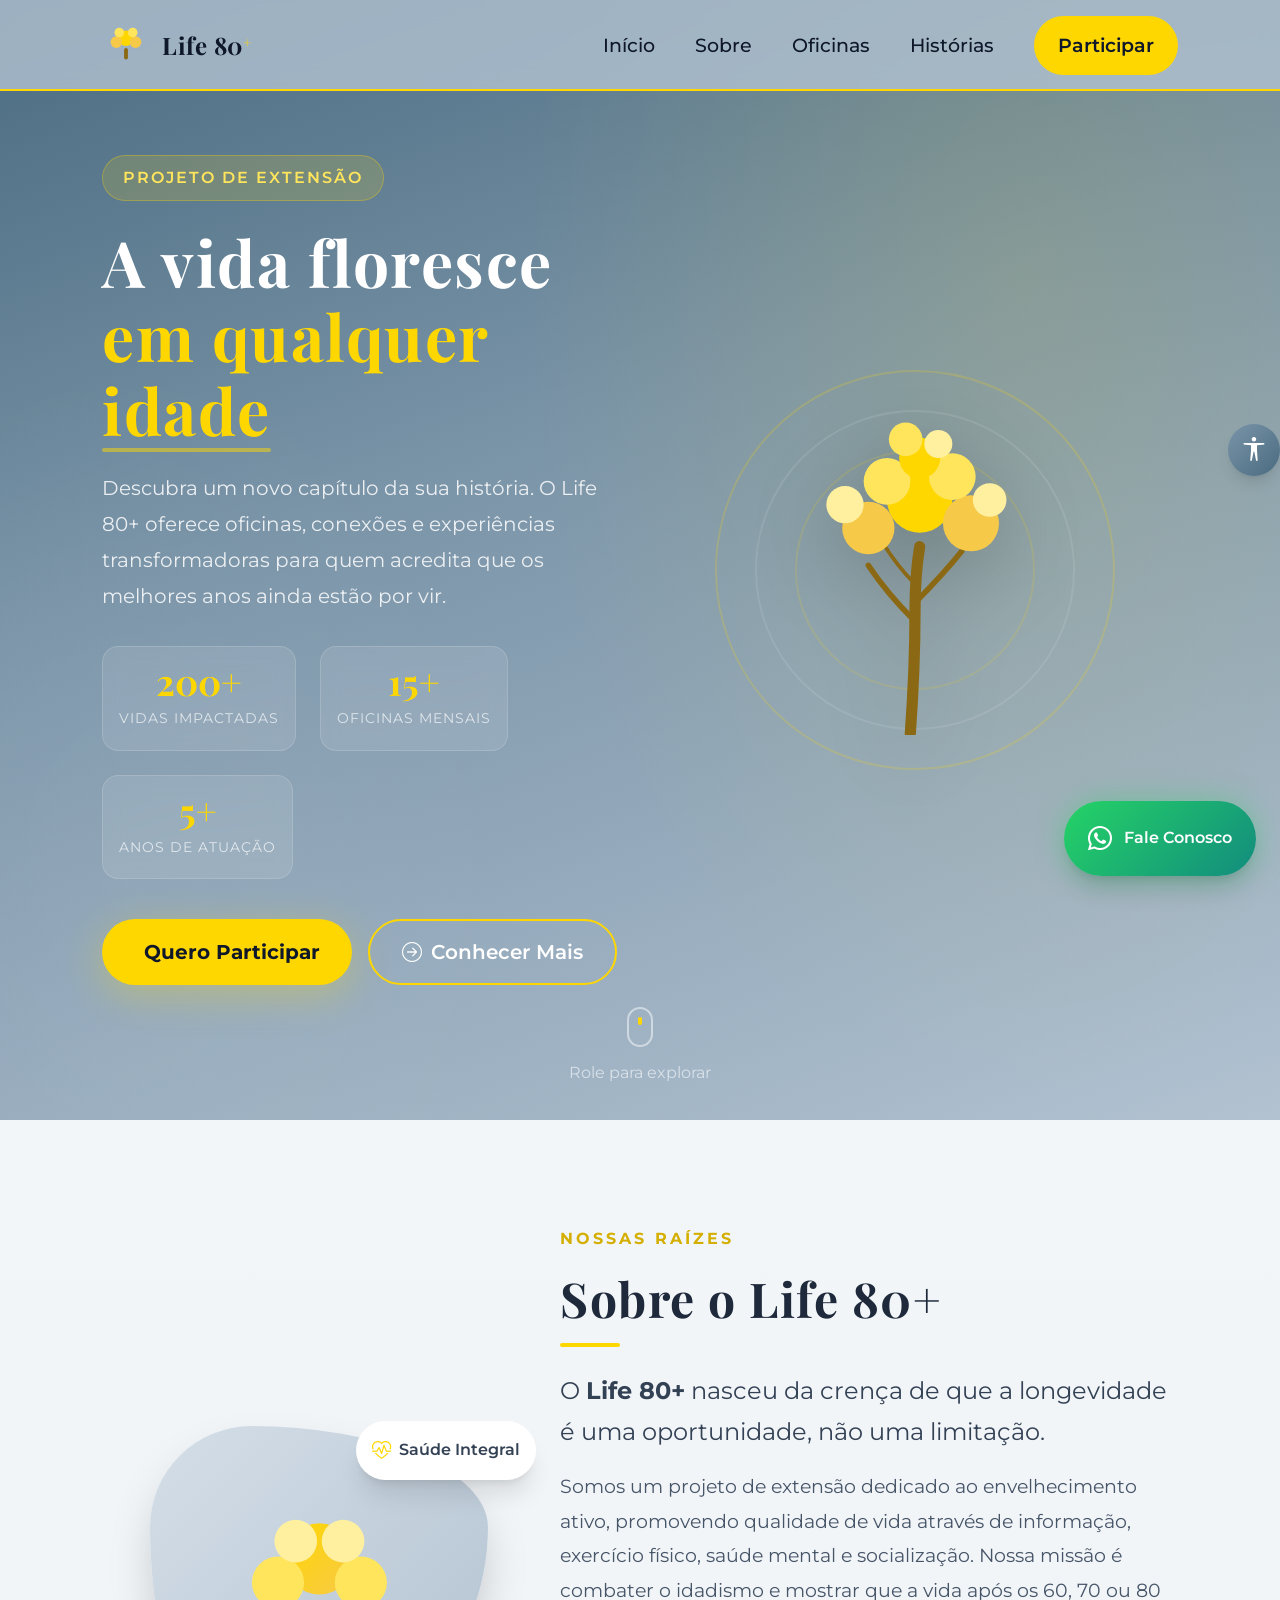
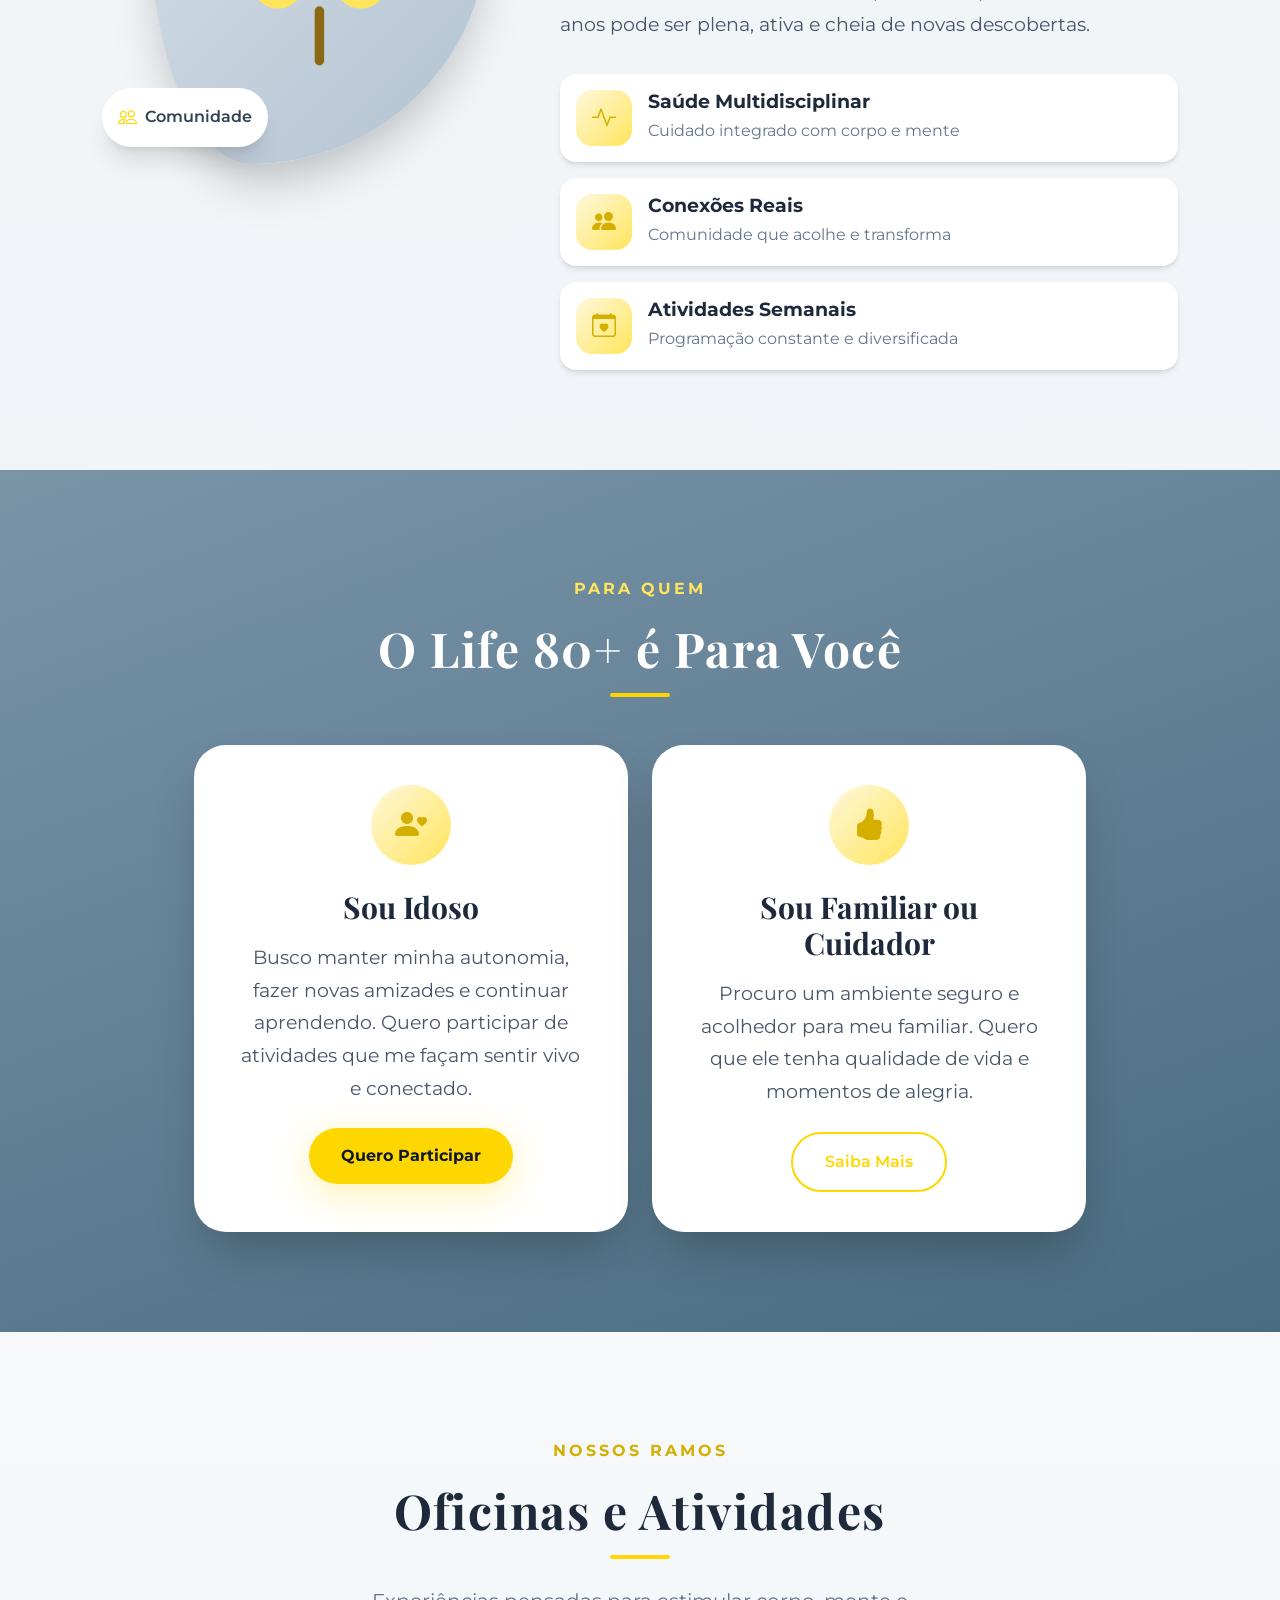
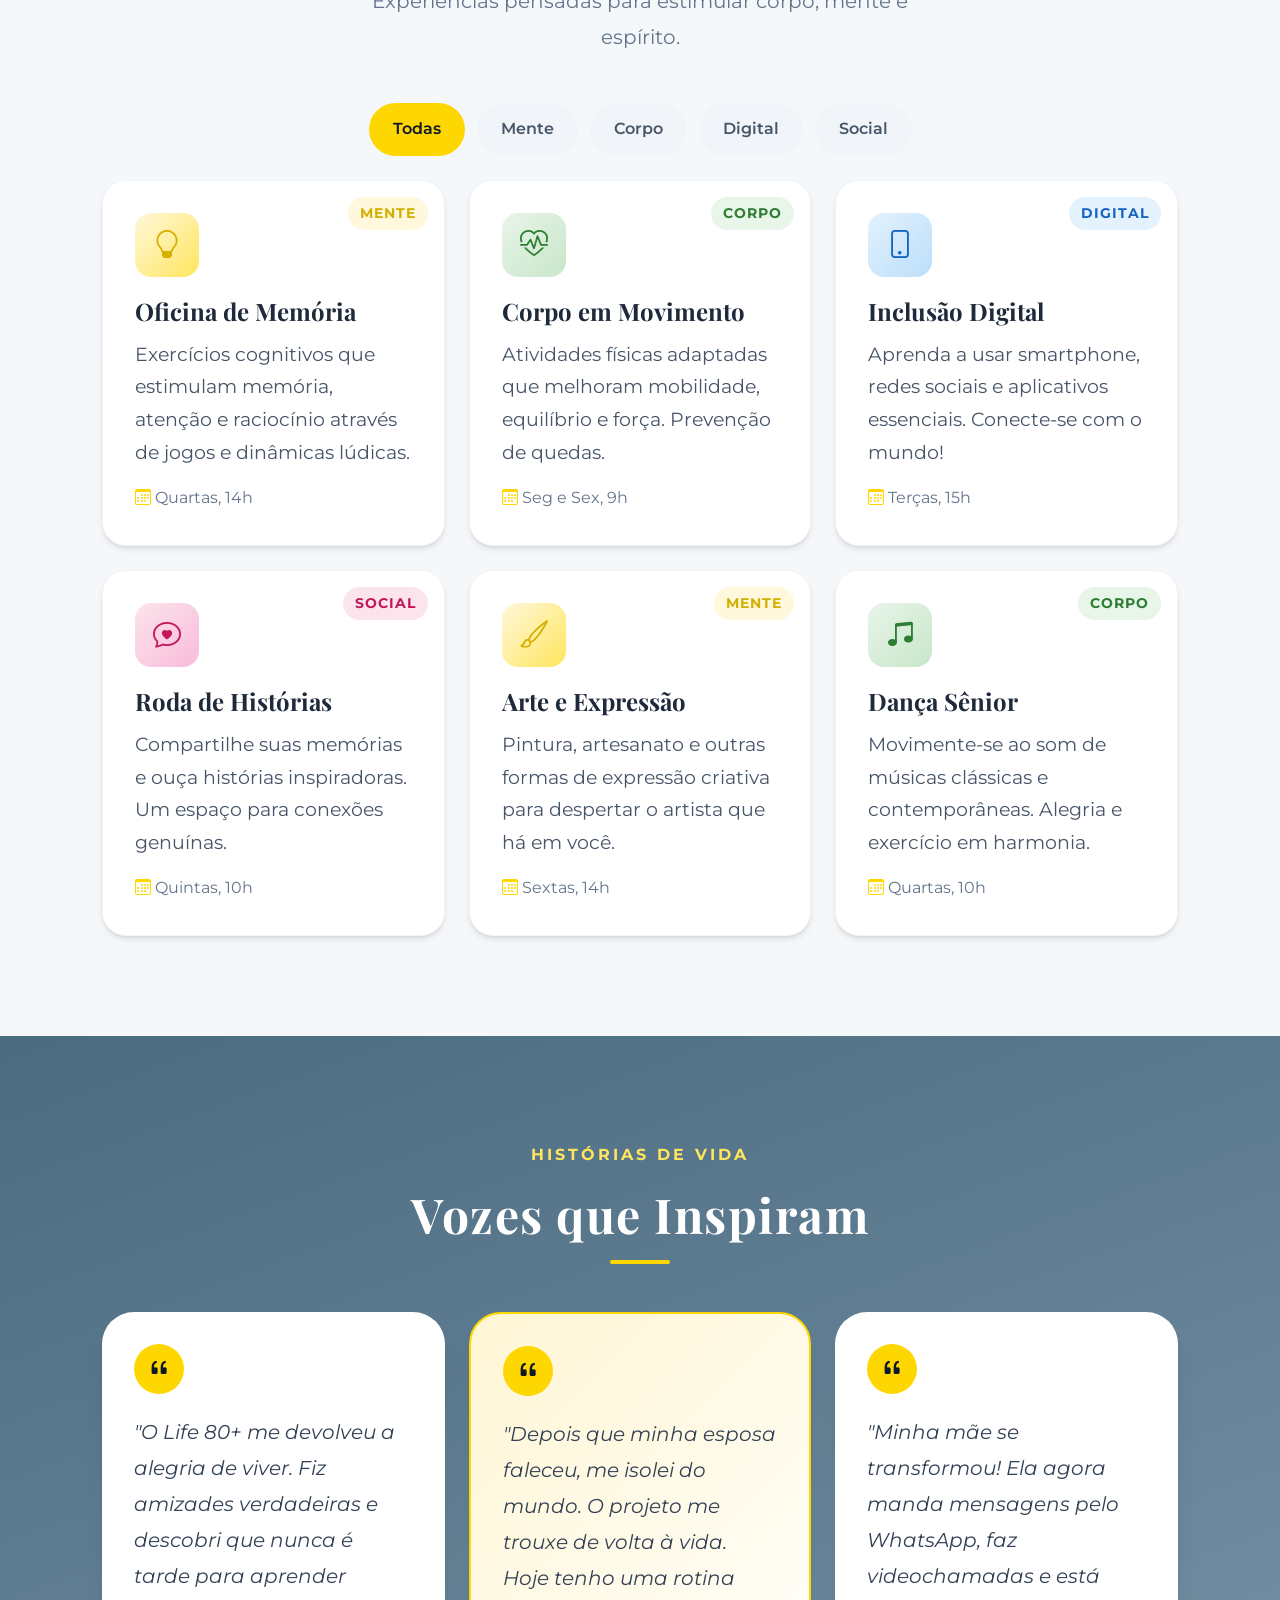
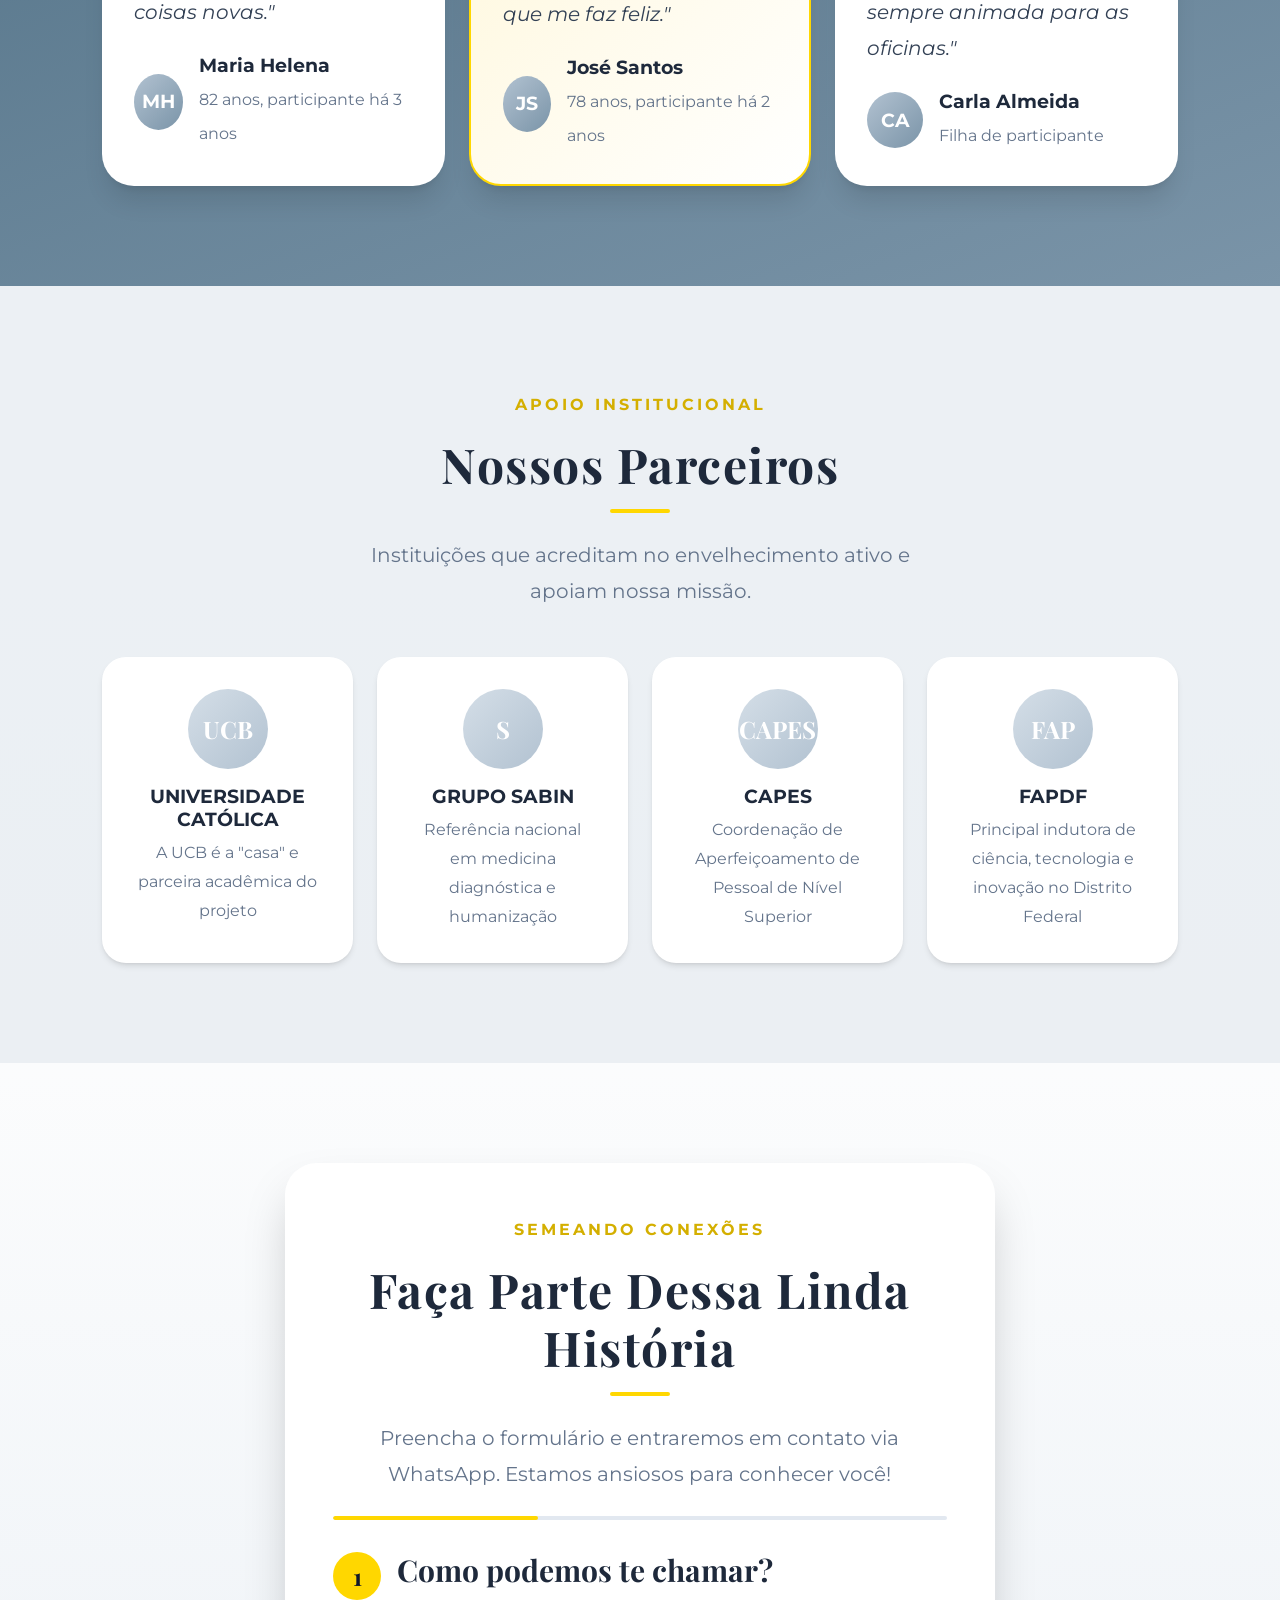
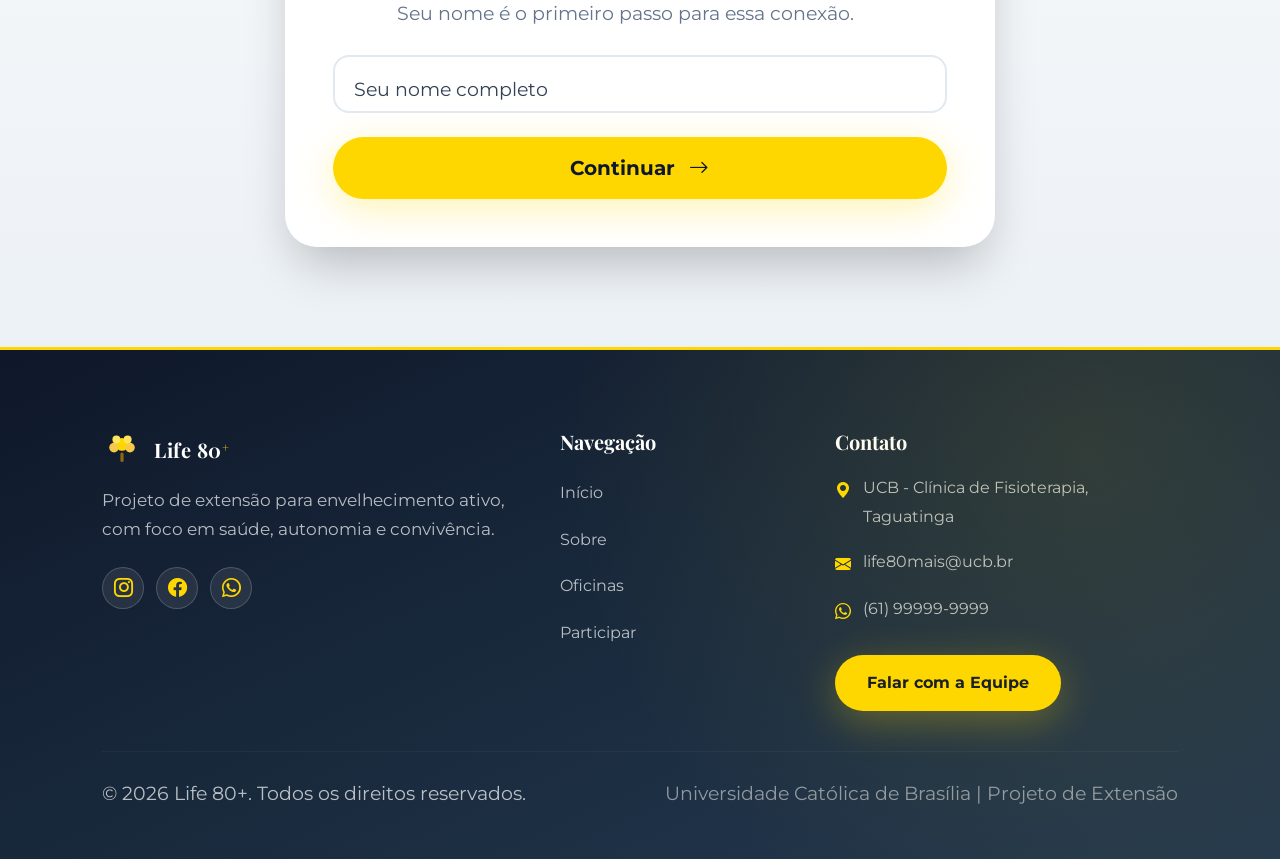
==== commit 68b18cd4: "0.1" ====
--- a/index.html
+++ b/index.html
@@ -709,7 +709,7 @@
                     </div>
                 </div>
                 <div class="col-sm-6 col-lg-3">
-                    <h5>Navegacao</h5>
+                    <h5>Navegação</h5>
                     <ul class="footer-links">
                         <li><a href="#home">Início</a></li>
                         <li><a href="#sobre">Sobre</a></li>
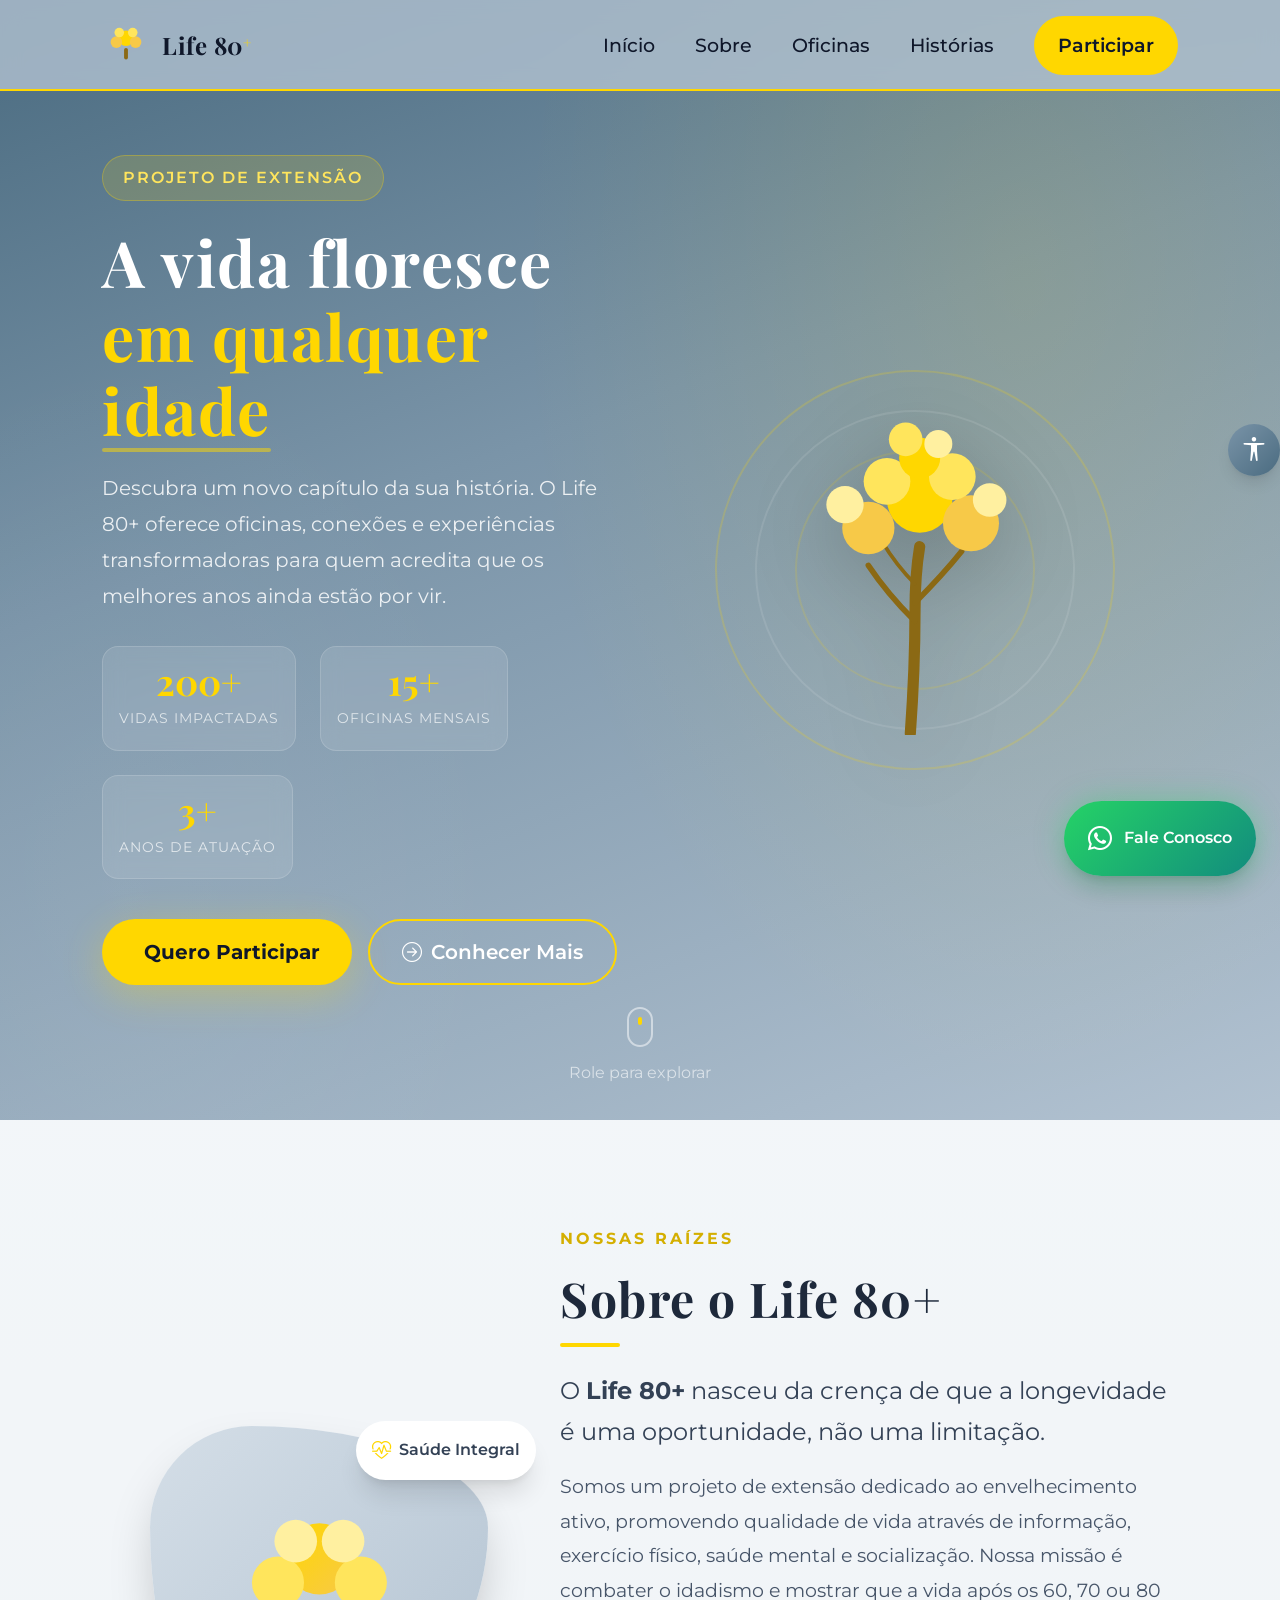
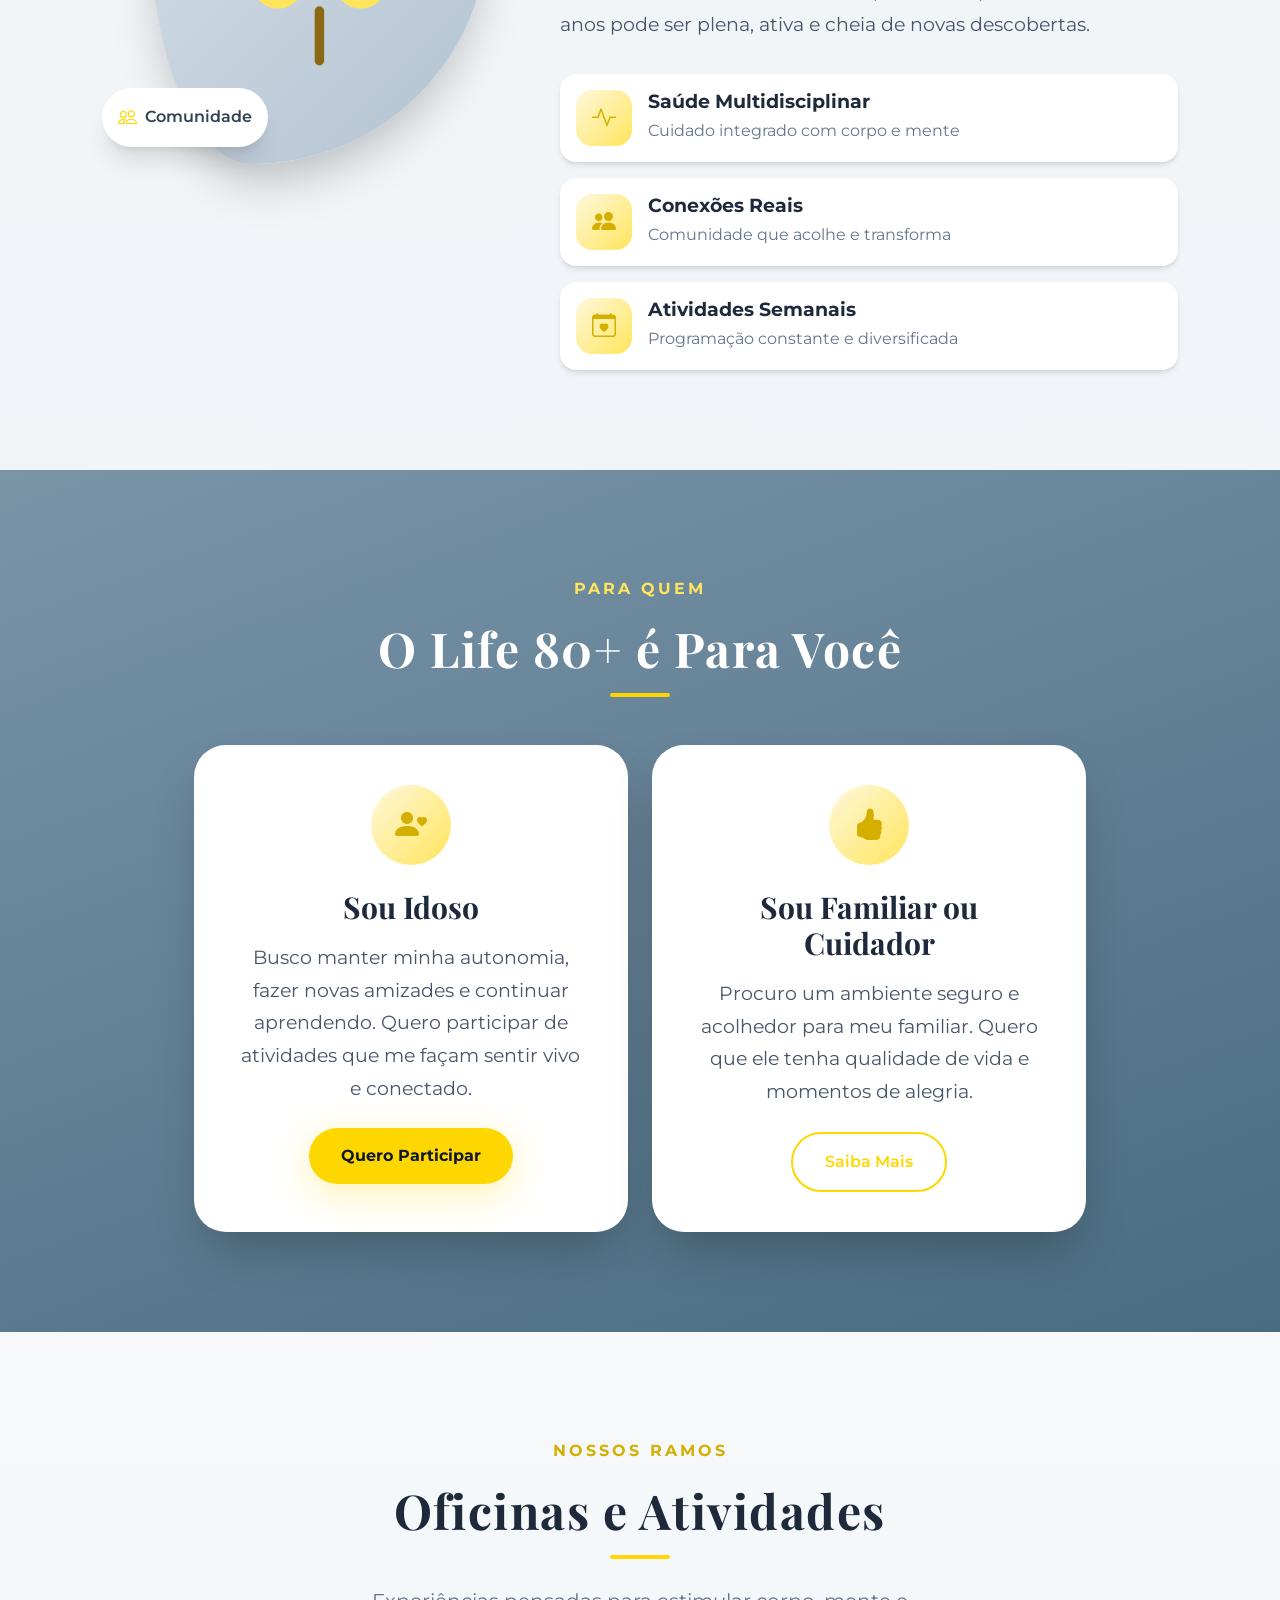
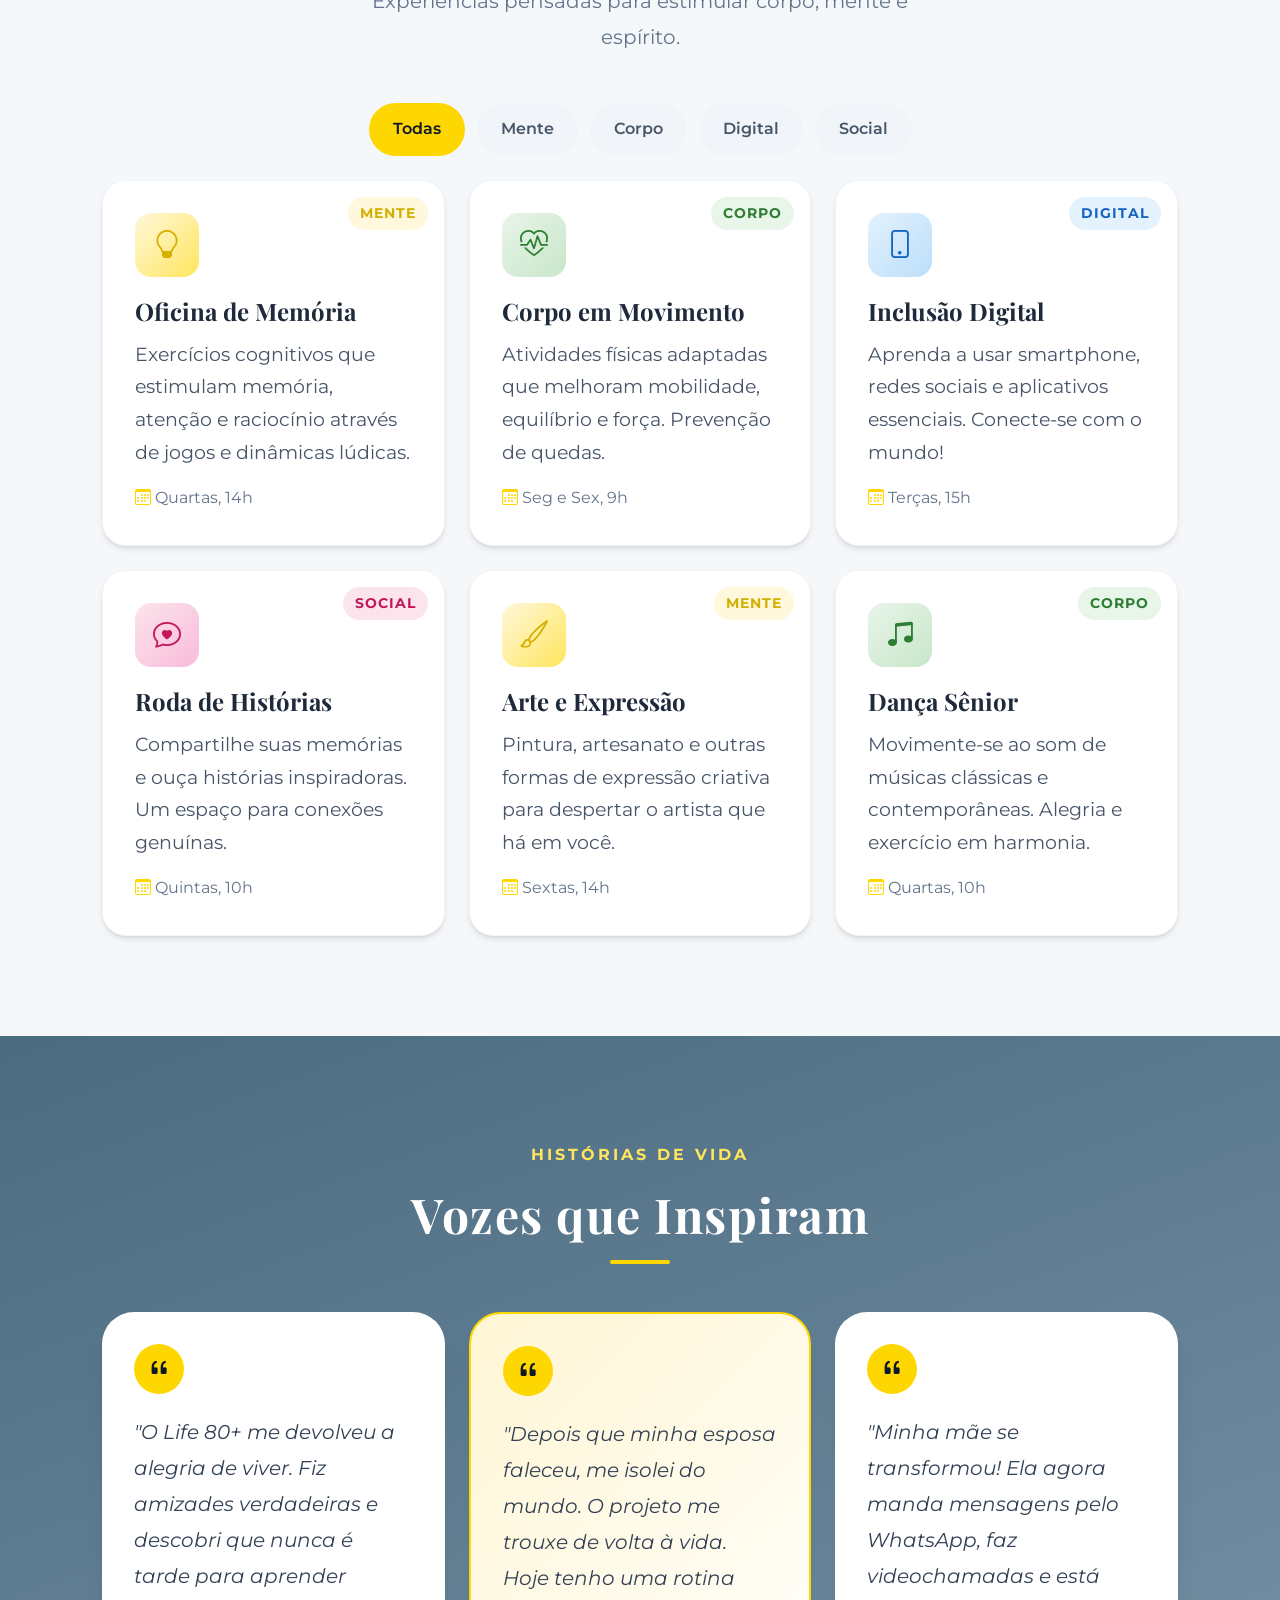
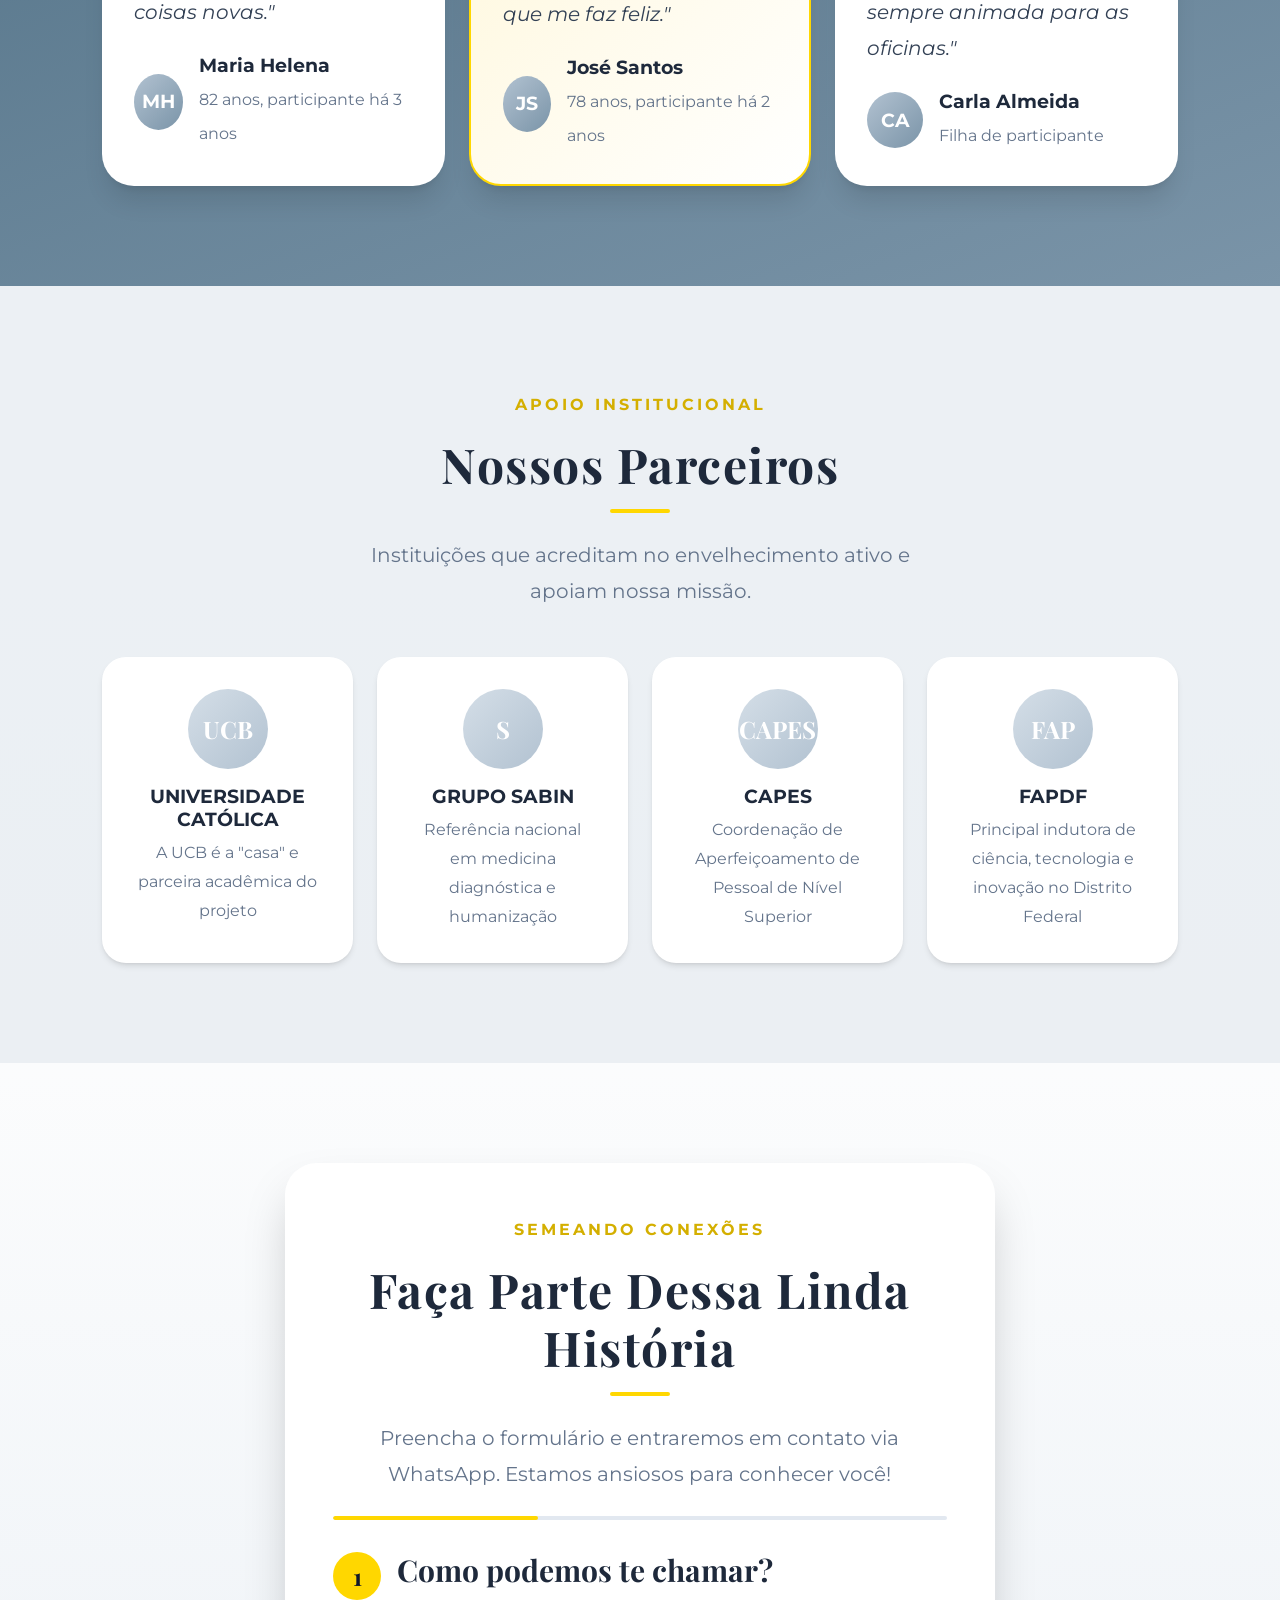
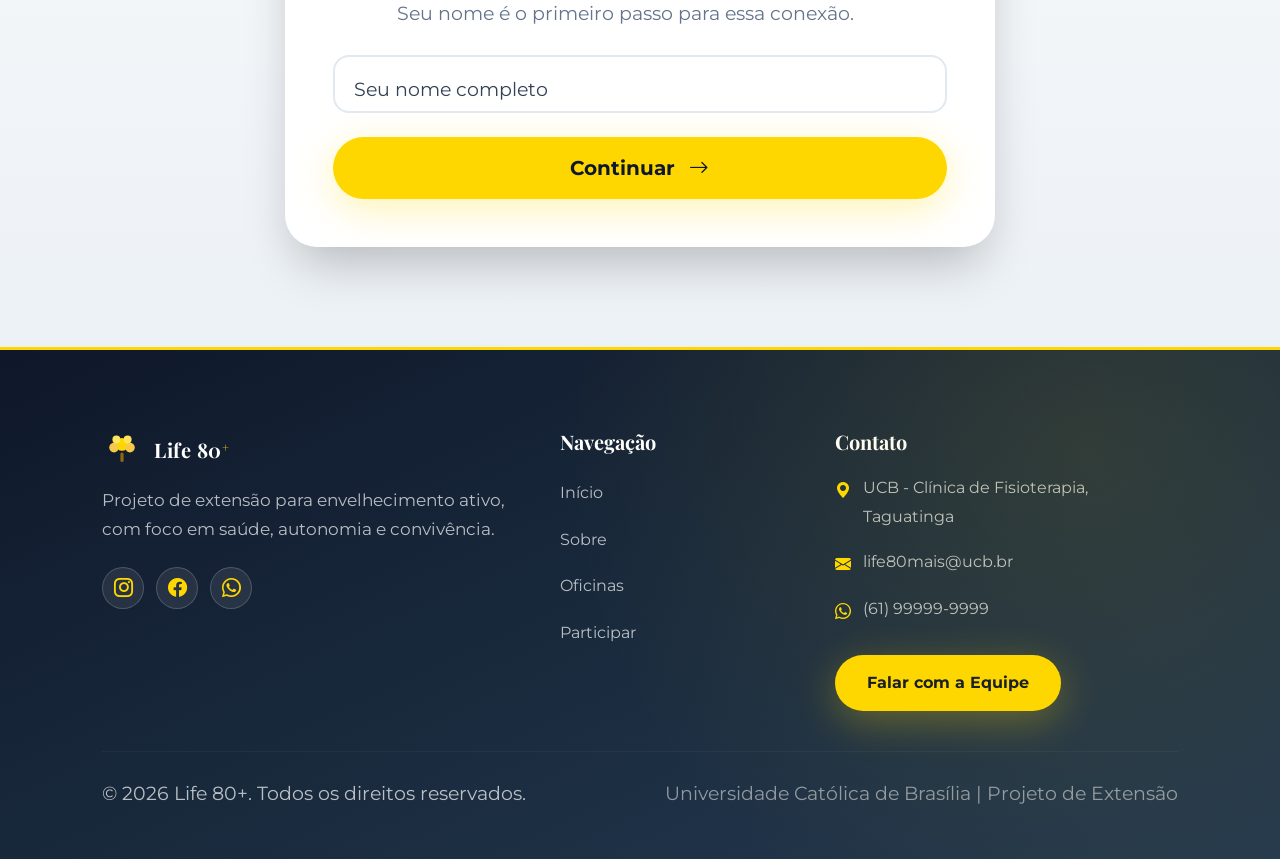
==== commit 7b9dd678: "0.2" ====
--- a/index.html
+++ b/index.html
@@ -118,7 +118,7 @@
                                 <span class="stat-label">Oficinas Mensais</span>
                             </div>
                             <div class="stat-box" data-aos="zoom-in" data-aos-delay="600">
-                                <span class="stat-value" data-target="5">0</span>
+                                <span class="stat-value" data-target="3">0</span>
                                 <span class="stat-label">Anos de Atuação</span>
                             </div>
                         </div>
